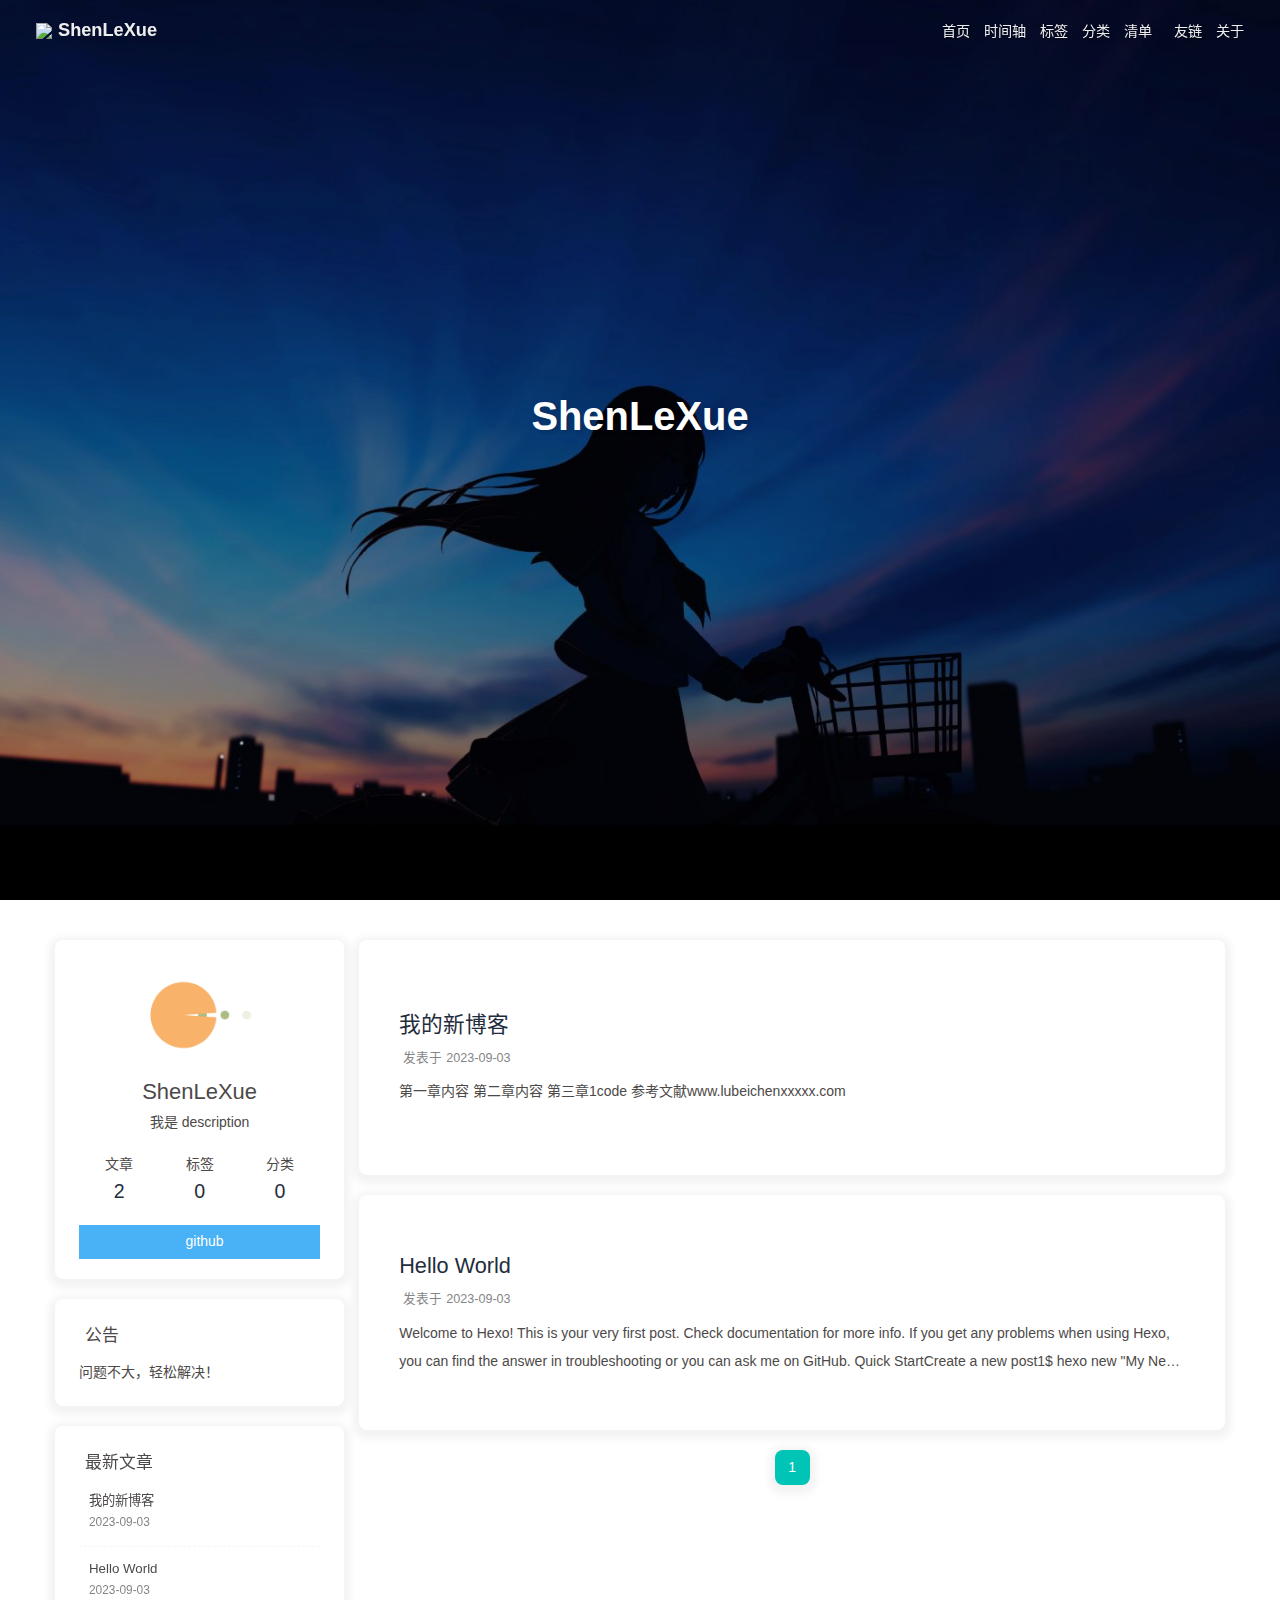
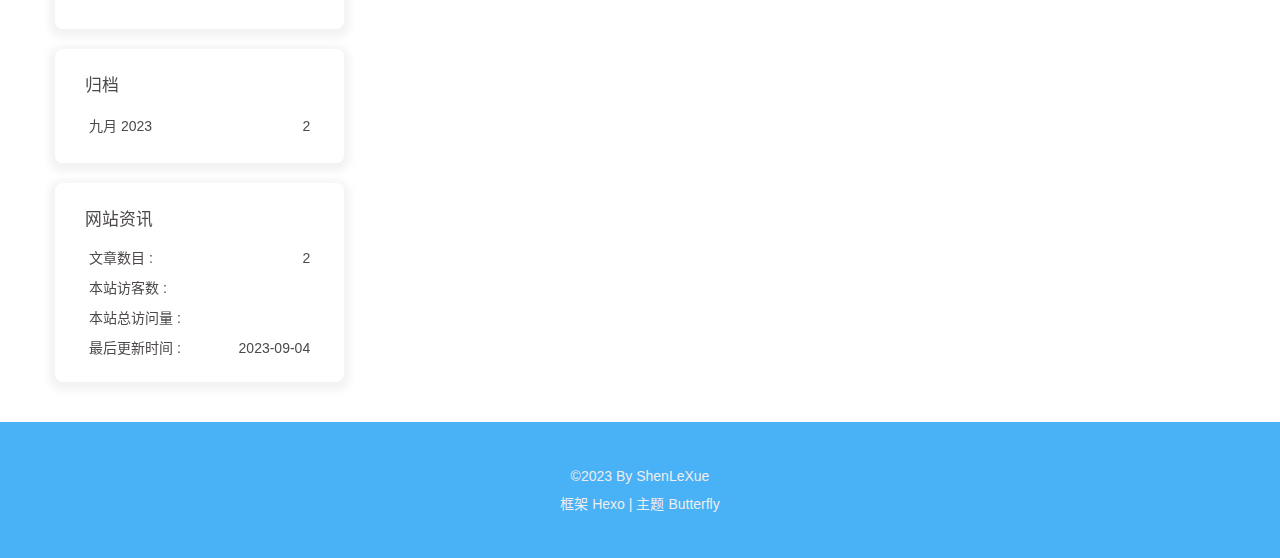
==== index.html @ 18cd642f "Site updated: 2023-09-04 11:43:44" ====
<!DOCTYPE html><html lang="zh-CN" data-theme="light"><head><meta charset="UTF-8"><meta http-equiv="X-UA-Compatible" content="IE=edge"><meta name="viewport" content="width=device-width, initial-scale=1.0,viewport-fit=cover"><title>ShenLeXue - Never put off till tomorrow what you can do today|</title><meta name="author" content="ShenLeXue"><meta name="copyright" content="ShenLeXue"><meta name="format-detection" content="telephone=no"><meta name="theme-color" content="#ffffff"><meta name="description" content="我是 description">
<meta property="og:type" content="website">
<meta property="og:title" content="ShenLeXue">
<meta property="og:url" content="http://example.com/index.html">
<meta property="og:site_name" content="ShenLeXue">
<meta property="og:description" content="我是 description">
<meta property="og:locale" content="zh_CN">
<meta property="og:image" content="https://i.loli.net/2021/02/24/5O1day2nriDzjSu.png">
<meta property="article:author" content="ShenLeXue">
<meta property="article:tag" content="dddddNever put off till tomorrow what you can do today|">
<meta name="twitter:card" content="summary">
<meta name="twitter:image" content="https://i.loli.net/2021/02/24/5O1day2nriDzjSu.png"><link rel="shortcut icon" href="/img/favicon.png"><link rel="canonical" href="http://example.com/index.html"><link rel="preconnect" href="//cdn.jsdelivr.net"/><link rel="preconnect" href="//busuanzi.ibruce.info"/><link rel="stylesheet" href="/css/index.css"><link rel="stylesheet" href="https://cdn.jsdelivr.net/npm/@fortawesome/fontawesome-free/css/all.min.css" media="print" onload="this.media='all'"><link rel="stylesheet" href="https://cdn.jsdelivr.net/npm/@fancyapps/ui/dist/fancybox/fancybox.min.css" media="print" onload="this.media='all'"><script>const GLOBAL_CONFIG = {
  root: '/',
  algolia: undefined,
  localSearch: undefined,
  translate: undefined,
  noticeOutdate: undefined,
  highlight: {"plugin":"highlighjs","highlightCopy":true,"highlightLang":true,"highlightHeightLimit":false},
  copy: {
    success: '复制成功',
    error: '复制错误',
    noSupport: '浏览器不支持'
  },
  relativeDate: {
    homepage: false,
    post: false
  },
  runtime: '',
  dateSuffix: {
    just: '刚刚',
    min: '分钟前',
    hour: '小时前',
    day: '天前',
    month: '个月前'
  },
  copyright: undefined,
  lightbox: 'fancybox',
  Snackbar: undefined,
  source: {
    justifiedGallery: {
      js: 'https://cdn.jsdelivr.net/npm/flickr-justified-gallery/dist/fjGallery.min.js',
      css: 'https://cdn.jsdelivr.net/npm/flickr-justified-gallery/dist/fjGallery.min.css'
    }
  },
  isPhotoFigcaption: false,
  islazyload: false,
  isAnchor: false,
  percent: {
    toc: true,
    rightside: false,
  },
  autoDarkmode: false
}</script><script id="config-diff">var GLOBAL_CONFIG_SITE = {
  title: 'ShenLeXue',
  isPost: false,
  isHome: true,
  isHighlightShrink: false,
  isToc: false,
  postUpdate: '2023-09-04 11:43:41'
}</script><noscript><style type="text/css">
  #nav {
    opacity: 1
  }
  .justified-gallery img {
    opacity: 1
  }

  #recent-posts time,
  #post-meta time {
    display: inline !important
  }
</style></noscript><script>(win=>{
    win.saveToLocal = {
      set: function setWithExpiry(key, value, ttl) {
        if (ttl === 0) return
        const now = new Date()
        const expiryDay = ttl * 86400000
        const item = {
          value: value,
          expiry: now.getTime() + expiryDay,
        }
        localStorage.setItem(key, JSON.stringify(item))
      },

      get: function getWithExpiry(key) {
        const itemStr = localStorage.getItem(key)

        if (!itemStr) {
          return undefined
        }
        const item = JSON.parse(itemStr)
        const now = new Date()

        if (now.getTime() > item.expiry) {
          localStorage.removeItem(key)
          return undefined
        }
        return item.value
      }
    }
  
    win.getScript = url => new Promise((resolve, reject) => {
      const script = document.createElement('script')
      script.src = url
      script.async = true
      script.onerror = reject
      script.onload = script.onreadystatechange = function() {
        const loadState = this.readyState
        if (loadState && loadState !== 'loaded' && loadState !== 'complete') return
        script.onload = script.onreadystatechange = null
        resolve()
      }
      document.head.appendChild(script)
    })
  
    win.getCSS = (url,id = false) => new Promise((resolve, reject) => {
      const link = document.createElement('link')
      link.rel = 'stylesheet'
      link.href = url
      if (id) link.id = id
      link.onerror = reject
      link.onload = link.onreadystatechange = function() {
        const loadState = this.readyState
        if (loadState && loadState !== 'loaded' && loadState !== 'complete') return
        link.onload = link.onreadystatechange = null
        resolve()
      }
      document.head.appendChild(link)
    })
  
      win.activateDarkMode = function () {
        document.documentElement.setAttribute('data-theme', 'dark')
        if (document.querySelector('meta[name="theme-color"]') !== null) {
          document.querySelector('meta[name="theme-color"]').setAttribute('content', '#0d0d0d')
        }
      }
      win.activateLightMode = function () {
        document.documentElement.setAttribute('data-theme', 'light')
        if (document.querySelector('meta[name="theme-color"]') !== null) {
          document.querySelector('meta[name="theme-color"]').setAttribute('content', '#ffffff')
        }
      }
      const t = saveToLocal.get('theme')
    
          if (t === 'dark') activateDarkMode()
          else if (t === 'light') activateLightMode()
        
      const asideStatus = saveToLocal.get('aside-status')
      if (asideStatus !== undefined) {
        if (asideStatus === 'hide') {
          document.documentElement.classList.add('hide-aside')
        } else {
          document.documentElement.classList.remove('hide-aside')
        }
      }
    
    const detectApple = () => {
      if(/iPad|iPhone|iPod|Macintosh/.test(navigator.userAgent)){
        document.documentElement.classList.add('apple')
      }
    }
    detectApple()
    })(window)</script><meta name="generator" content="Hexo 6.3.0"></head><body><div id="sidebar"><div id="menu-mask"></div><div id="sidebar-menus"><div class="avatar-img is-center"><img src="https://i.loli.net/2021/02/24/5O1day2nriDzjSu.png" onerror="onerror=null;src='/img/friend_404.gif'" alt="avatar"/></div><div class="sidebar-site-data site-data is-center"><a href="/archives/"><div class="headline">文章</div><div class="length-num">2</div></a><a href="/tags/"><div class="headline">标签</div><div class="length-num">0</div></a><a href="/categories/"><div class="headline">分类</div><div class="length-num">0</div></a></div><hr class="custom-hr"/><div class="menus_items"><div class="menus_item"><a class="site-page" href="/"><i class="fa-fw fas fa-home"></i><span> 首页</span></a></div><div class="menus_item"><a class="site-page" href="/archives/"><i class="fa-fw fas fa-archive"></i><span> 时间轴</span></a></div><div class="menus_item"><a class="site-page" href="/tags/"><i class="fa-fw fas fa-tags"></i><span> 标签</span></a></div><div class="menus_item"><a class="site-page" href="/categories/"><i class="fa-fw fas fa-folder-open"></i><span> 分类</span></a></div><div class="menus_item"><a class="site-page group" href="javascript:void(0);"><i class="fa-fw fa fa-heartbeat"></i><span> 清单</span><i class="fas fa-chevron-down"></i></a><ul class="menus_item_child"><li><a class="site-page child" href="/music/"><i class="fa-fw fas fa-music"></i><span> 音乐</span></a></li><li><a class="site-page child" href="/Gallery/"><i class="fa-fw fas fa-images"></i><span> 照片</span></a></li><li><a class="site-page child" href="/movies/"><i class="fa-fw fas fa-video"></i><span> 电影</span></a></li></ul></div><div class="menus_item"><a class="site-page" href="/link/"><i class="fa-fw fas fa-link"></i><span> 友链</span></a></div><div class="menus_item"><a class="site-page" href="/about/"><i class="fa-fw fas fa-heart"></i><span> 关于</span></a></div></div></div></div><div class="page" id="body-wrap"><header class="full_page fixed" id="page-header" style="background-image: url('/img/bg2.jpg')"><nav id="nav"><span id="blog-info"><a href="/" title="ShenLeXue"><img class="site-icon" src="https://c3.kemono.party/data/d4/13/d41319d4e47dcc83d887ed191d0e051ad4cefbd0b8d8a44c5d32545e394c39ef.jpg?f=3a5afae7-949e-4a2a-83d8-14f1161d8f5d.jpg#image"/><span class="site-name">ShenLeXue</span></a></span><div id="menus"><div class="menus_items"><div class="menus_item"><a class="site-page" href="/"><i class="fa-fw fas fa-home"></i><span> 首页</span></a></div><div class="menus_item"><a class="site-page" href="/archives/"><i class="fa-fw fas fa-archive"></i><span> 时间轴</span></a></div><div class="menus_item"><a class="site-page" href="/tags/"><i class="fa-fw fas fa-tags"></i><span> 标签</span></a></div><div class="menus_item"><a class="site-page" href="/categories/"><i class="fa-fw fas fa-folder-open"></i><span> 分类</span></a></div><div class="menus_item"><a class="site-page group" href="javascript:void(0);"><i class="fa-fw fa fa-heartbeat"></i><span> 清单</span><i class="fas fa-chevron-down"></i></a><ul class="menus_item_child"><li><a class="site-page child" href="/music/"><i class="fa-fw fas fa-music"></i><span> 音乐</span></a></li><li><a class="site-page child" href="/Gallery/"><i class="fa-fw fas fa-images"></i><span> 照片</span></a></li><li><a class="site-page child" href="/movies/"><i class="fa-fw fas fa-video"></i><span> 电影</span></a></li></ul></div><div class="menus_item"><a class="site-page" href="/link/"><i class="fa-fw fas fa-link"></i><span> 友链</span></a></div><div class="menus_item"><a class="site-page" href="/about/"><i class="fa-fw fas fa-heart"></i><span> 关于</span></a></div></div><div id="toggle-menu"><a class="site-page" href="javascript:void(0);"><i class="fas fa-bars fa-fw"></i></a></div></div></nav><div id="site-info"><h1 id="site-title">ShenLeXue</h1><div id="site-subtitle"><span id="subtitle"></span></div></div><div id="scroll-down"><i class="fas fa-angle-down scroll-down-effects"></i></div></header><main class="layout" id="content-inner"><div class="recent-posts" id="recent-posts"><div class="recent-post-item"><div class="recent-post-info no-cover"><a class="article-title" href="/2023/09/03/%E6%88%91%E7%9A%84%E6%96%B0%E5%8D%9A%E5%AE%A2/" title="我的新博客">我的新博客</a><div class="article-meta-wrap"><span class="post-meta-date"><i class="far fa-calendar-alt"></i><span class="article-meta-label">发表于</span><time datetime="2023-09-03T13:45:04.000Z" title="发表于 2023-09-03 21:45:04">2023-09-03</time></span></div><div class="content">第一章内容

第二章内容

第三章1code


参考文献www.lubeichenxxxxx.com

</div></div></div><div class="recent-post-item"><div class="recent-post-info no-cover"><a class="article-title" href="/2023/09/03/hello-world/" title="Hello World">Hello World</a><div class="article-meta-wrap"><span class="post-meta-date"><i class="far fa-calendar-alt"></i><span class="article-meta-label">发表于</span><time datetime="2023-09-03T13:43:46.349Z" title="发表于 2023-09-03 21:43:46">2023-09-03</time></span></div><div class="content">Welcome to Hexo! This is your very first post. Check documentation for more info. If you get any problems when using Hexo, you can find the answer in troubleshooting or you can ask me on GitHub.
Quick StartCreate a new post1$ hexo new &quot;My New Post&quot;

More info: Writing
Run server1$ hexo server

More info: Server
Generate static files1$ hexo generate

More info: Generating
Deploy to remote sites1$ hexo deploy

More info: Deployment
</div></div></div><nav id="pagination"><div class="pagination"><span class="page-number current">1</span></div></nav></div><div class="aside-content" id="aside-content"><div class="card-widget card-info"><div class="is-center"><div class="avatar-img"><img src="https://i.loli.net/2021/02/24/5O1day2nriDzjSu.png" onerror="this.onerror=null;this.src='/img/friend_404.gif'" alt="avatar"/></div><div class="author-info__name">ShenLeXue</div><div class="author-info__description">我是 description</div></div><div class="card-info-data site-data is-center"><a href="/archives/"><div class="headline">文章</div><div class="length-num">2</div></a><a href="/tags/"><div class="headline">标签</div><div class="length-num">0</div></a><a href="/categories/"><div class="headline">分类</div><div class="length-num">0</div></a></div><a id="card-info-btn" target="_blank" rel="noopener" href="https://github.com/shenlexue"><i class="fab fa-github"></i><span>github</span></a></div><div class="card-widget card-announcement"><div class="item-headline"><i class="fas fa-bullhorn fa-shake"></i><span>公告</span></div><div class="announcement_content">问题不大，轻松解决！</div></div><div class="sticky_layout"><div class="card-widget card-recent-post"><div class="item-headline"><i class="fas fa-history"></i><span>最新文章</span></div><div class="aside-list"><div class="aside-list-item no-cover"><div class="content"><a class="title" href="/2023/09/03/%E6%88%91%E7%9A%84%E6%96%B0%E5%8D%9A%E5%AE%A2/" title="我的新博客">我的新博客</a><time datetime="2023-09-03T13:45:04.000Z" title="发表于 2023-09-03 21:45:04">2023-09-03</time></div></div><div class="aside-list-item no-cover"><div class="content"><a class="title" href="/2023/09/03/hello-world/" title="Hello World">Hello World</a><time datetime="2023-09-03T13:43:46.349Z" title="发表于 2023-09-03 21:43:46">2023-09-03</time></div></div></div></div><div class="card-widget card-archives"><div class="item-headline"><i class="fas fa-archive"></i><span>归档</span></div><ul class="card-archive-list"><li class="card-archive-list-item"><a class="card-archive-list-link" href="/archives/2023/09/"><span class="card-archive-list-date">九月 2023</span><span class="card-archive-list-count">2</span></a></li></ul></div><div class="card-widget card-webinfo"><div class="item-headline"><i class="fas fa-chart-line"></i><span>网站资讯</span></div><div class="webinfo"><div class="webinfo-item"><div class="item-name">文章数目 :</div><div class="item-count">2</div></div><div class="webinfo-item"><div class="item-name">本站访客数 :</div><div class="item-count" id="busuanzi_value_site_uv"><i class="fa-solid fa-spinner fa-spin"></i></div></div><div class="webinfo-item"><div class="item-name">本站总访问量 :</div><div class="item-count" id="busuanzi_value_site_pv"><i class="fa-solid fa-spinner fa-spin"></i></div></div><div class="webinfo-item"><div class="item-name">最后更新时间 :</div><div class="item-count" id="last-push-date" data-lastPushDate="2023-09-04T03:43:41.105Z"><i class="fa-solid fa-spinner fa-spin"></i></div></div></div></div></div></div></main><footer id="footer"><div id="footer-wrap"><div class="copyright">&copy;2023 By ShenLeXue</div><div class="framework-info"><span>框架 </span><a target="_blank" rel="noopener" href="https://hexo.io">Hexo</a><span class="footer-separator">|</span><span>主题 </span><a target="_blank" rel="noopener" href="https://github.com/jerryc127/hexo-theme-butterfly">Butterfly</a></div></div></footer></div><div id="rightside"><div id="rightside-config-hide"><button id="darkmode" type="button" title="浅色和深色模式转换"><i class="fas fa-adjust"></i></button><button id="hide-aside-btn" type="button" title="单栏和双栏切换"><i class="fas fa-arrows-alt-h"></i></button></div><div id="rightside-config-show"><button id="rightside_config" type="button" title="设置"><i class="fas fa-cog fa-spin"></i></button><button id="go-up" type="button" title="回到顶部"><span class="scroll-percent"></span><i class="fas fa-arrow-up"></i></button></div></div><div><script src="/js/utils.js"></script><script src="/js/main.js"></script><script src="https://cdn.jsdelivr.net/npm/@fancyapps/ui/dist/fancybox/fancybox.umd.min.js"></script><div class="js-pjax"><script>window.typedJSFn = {
  init: (str) => {
    window.typed = new Typed('#subtitle', Object.assign({
      strings: str,
      startDelay: 300,
      typeSpeed: 150,
      loop: true,
      backSpeed: 50,
    }, null))
  },
  run: (subtitleType) => {
    if (true) {
      if (typeof Typed === 'function') {
        subtitleType()
      } else {
        getScript('https://cdn.jsdelivr.net/npm/typed.js/dist/typed.umd.min.js').then(subtitleType)
      }
    } else {
      subtitleType()
    }
  }
}
</script><script>function subtitleType () {
  if (true) {
    typedJSFn.init(["People tend to keep in mind the road not taken","遇到问题，冷静思考，理清思路，寻找方法","先问是不是，再问为什么","多读书，多看报，少玩手机，多睡觉"])
  } else {
    document.getElementById("subtitle").textContent = "People tend to keep in mind the road not taken"
  }
}
typedJSFn.run(subtitleType)</script></div><script defer="defer" id="ribbon" src="https://cdn.jsdelivr.net/npm/butterfly-extsrc/dist/canvas-ribbon.min.js" size="150" alpha="0.6" zIndex="-1" mobile="false" data-click="true"></script><script async data-pjax src="//busuanzi.ibruce.info/busuanzi/2.3/busuanzi.pure.mini.js"></script></div></body></html>
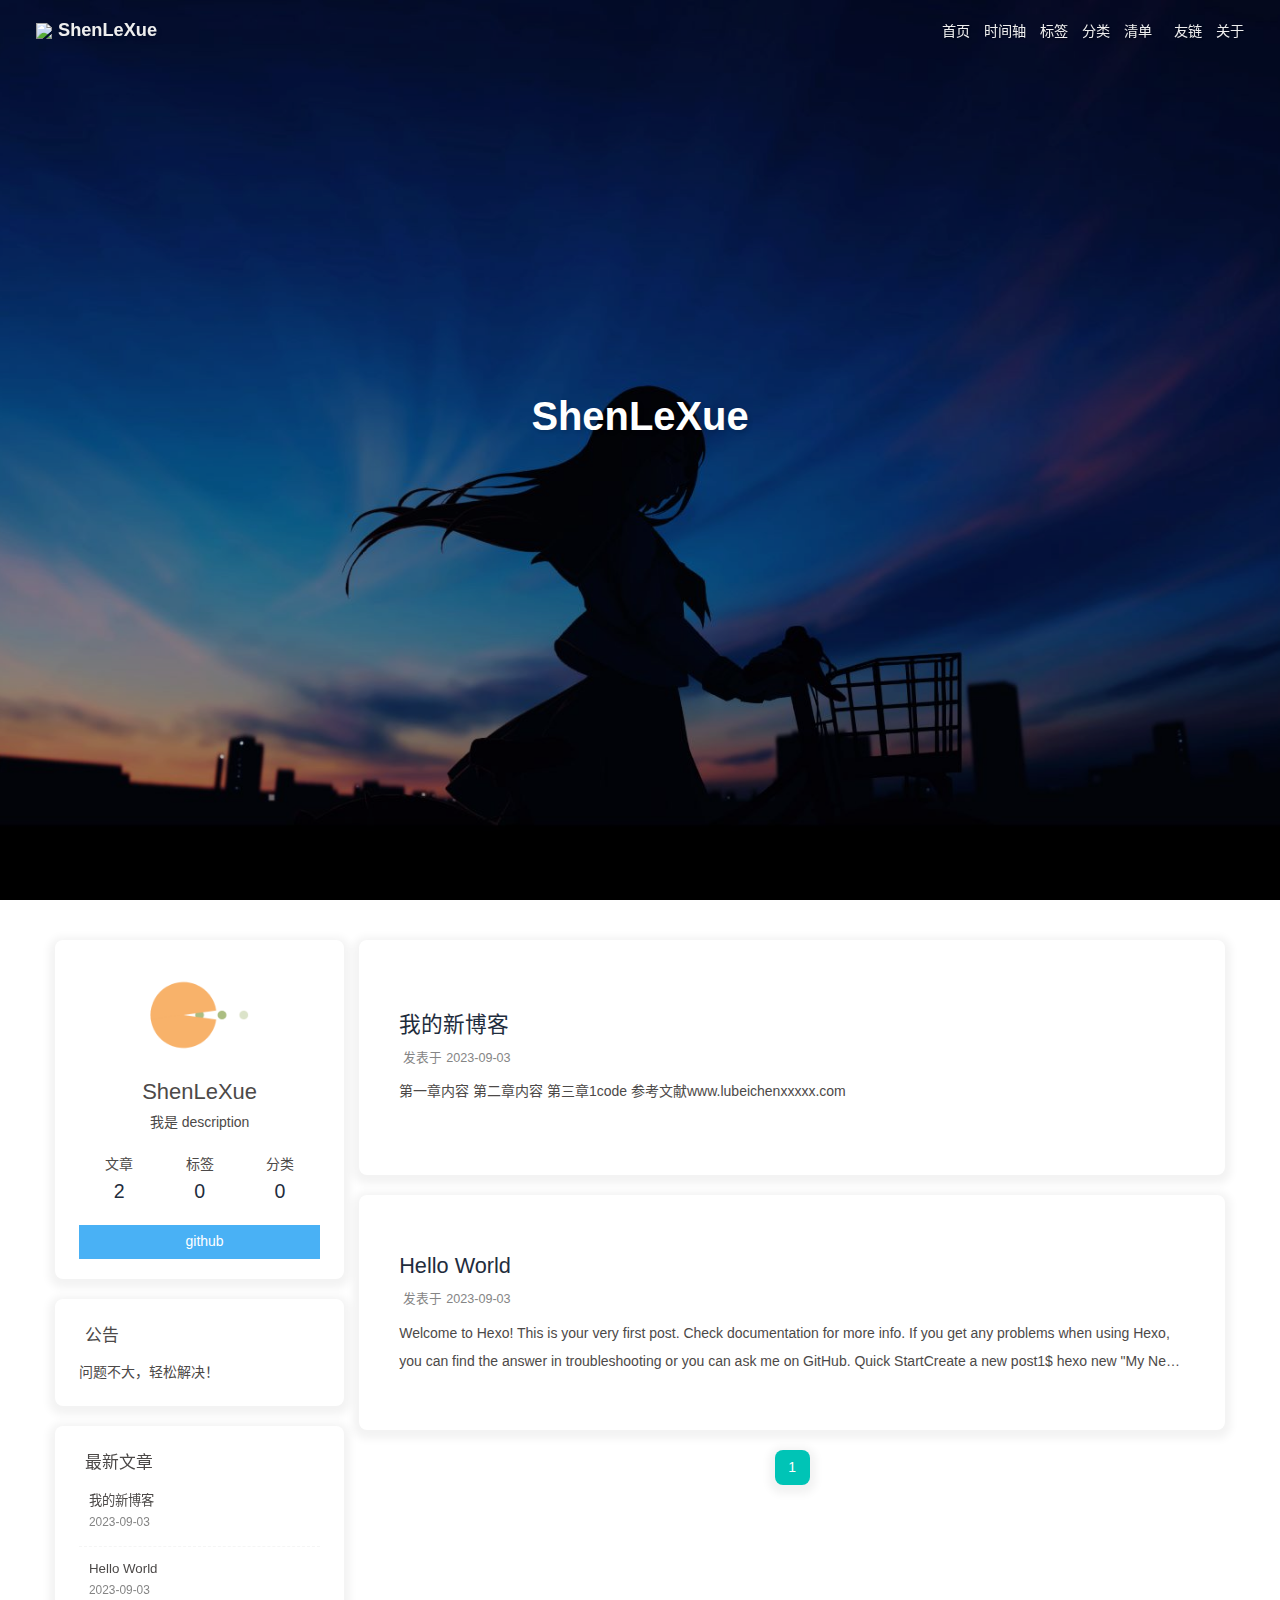
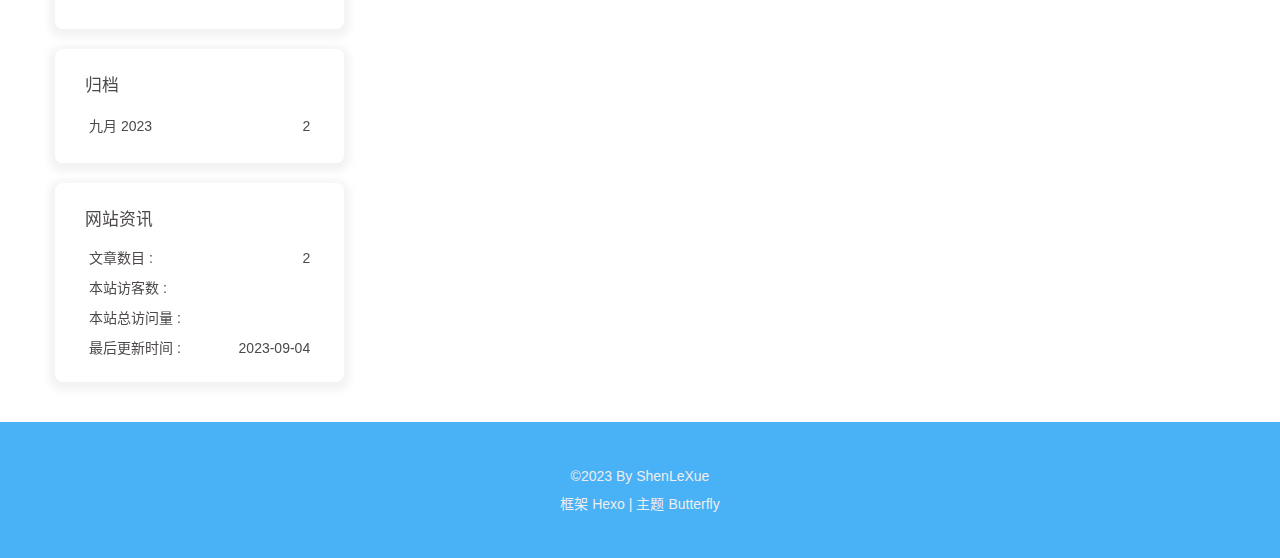
==== commit 9b45911c: "Site updated: 2023-09-04 12:18:18" ====
--- a/index.html
+++ b/index.html
@@ -56,7 +56,7 @@
   isHome: true,
   isHighlightShrink: false,
   isToc: false,
-  postUpdate: '2023-09-04 11:43:41'
+  postUpdate: '2023-09-04 12:18:12'
 }</script><noscript><style type="text/css">
   #nav {
     opacity: 1
@@ -182,7 +182,7 @@
 Deploy to remote sites1$ hexo deploy
 
 More info: Deployment
-</div></div></div><nav id="pagination"><div class="pagination"><span class="page-number current">1</span></div></nav></div><div class="aside-content" id="aside-content"><div class="card-widget card-info"><div class="is-center"><div class="avatar-img"><img src="https://i.loli.net/2021/02/24/5O1day2nriDzjSu.png" onerror="this.onerror=null;this.src='/img/friend_404.gif'" alt="avatar"/></div><div class="author-info__name">ShenLeXue</div><div class="author-info__description">我是 description</div></div><div class="card-info-data site-data is-center"><a href="/archives/"><div class="headline">文章</div><div class="length-num">2</div></a><a href="/tags/"><div class="headline">标签</div><div class="length-num">0</div></a><a href="/categories/"><div class="headline">分类</div><div class="length-num">0</div></a></div><a id="card-info-btn" target="_blank" rel="noopener" href="https://github.com/shenlexue"><i class="fab fa-github"></i><span>github</span></a></div><div class="card-widget card-announcement"><div class="item-headline"><i class="fas fa-bullhorn fa-shake"></i><span>公告</span></div><div class="announcement_content">问题不大，轻松解决！</div></div><div class="sticky_layout"><div class="card-widget card-recent-post"><div class="item-headline"><i class="fas fa-history"></i><span>最新文章</span></div><div class="aside-list"><div class="aside-list-item no-cover"><div class="content"><a class="title" href="/2023/09/03/%E6%88%91%E7%9A%84%E6%96%B0%E5%8D%9A%E5%AE%A2/" title="我的新博客">我的新博客</a><time datetime="2023-09-03T13:45:04.000Z" title="发表于 2023-09-03 21:45:04">2023-09-03</time></div></div><div class="aside-list-item no-cover"><div class="content"><a class="title" href="/2023/09/03/hello-world/" title="Hello World">Hello World</a><time datetime="2023-09-03T13:43:46.349Z" title="发表于 2023-09-03 21:43:46">2023-09-03</time></div></div></div></div><div class="card-widget card-archives"><div class="item-headline"><i class="fas fa-archive"></i><span>归档</span></div><ul class="card-archive-list"><li class="card-archive-list-item"><a class="card-archive-list-link" href="/archives/2023/09/"><span class="card-archive-list-date">九月 2023</span><span class="card-archive-list-count">2</span></a></li></ul></div><div class="card-widget card-webinfo"><div class="item-headline"><i class="fas fa-chart-line"></i><span>网站资讯</span></div><div class="webinfo"><div class="webinfo-item"><div class="item-name">文章数目 :</div><div class="item-count">2</div></div><div class="webinfo-item"><div class="item-name">本站访客数 :</div><div class="item-count" id="busuanzi_value_site_uv"><i class="fa-solid fa-spinner fa-spin"></i></div></div><div class="webinfo-item"><div class="item-name">本站总访问量 :</div><div class="item-count" id="busuanzi_value_site_pv"><i class="fa-solid fa-spinner fa-spin"></i></div></div><div class="webinfo-item"><div class="item-name">最后更新时间 :</div><div class="item-count" id="last-push-date" data-lastPushDate="2023-09-04T03:43:41.105Z"><i class="fa-solid fa-spinner fa-spin"></i></div></div></div></div></div></div></main><footer id="footer"><div id="footer-wrap"><div class="copyright">&copy;2023 By ShenLeXue</div><div class="framework-info"><span>框架 </span><a target="_blank" rel="noopener" href="https://hexo.io">Hexo</a><span class="footer-separator">|</span><span>主题 </span><a target="_blank" rel="noopener" href="https://github.com/jerryc127/hexo-theme-butterfly">Butterfly</a></div></div></footer></div><div id="rightside"><div id="rightside-config-hide"><button id="darkmode" type="button" title="浅色和深色模式转换"><i class="fas fa-adjust"></i></button><button id="hide-aside-btn" type="button" title="单栏和双栏切换"><i class="fas fa-arrows-alt-h"></i></button></div><div id="rightside-config-show"><button id="rightside_config" type="button" title="设置"><i class="fas fa-cog fa-spin"></i></button><button id="go-up" type="button" title="回到顶部"><span class="scroll-percent"></span><i class="fas fa-arrow-up"></i></button></div></div><div><script src="/js/utils.js"></script><script src="/js/main.js"></script><script src="https://cdn.jsdelivr.net/npm/@fancyapps/ui/dist/fancybox/fancybox.umd.min.js"></script><div class="js-pjax"><script>window.typedJSFn = {
+</div></div></div><nav id="pagination"><div class="pagination"><span class="page-number current">1</span></div></nav></div><div class="aside-content" id="aside-content"><div class="card-widget card-info"><div class="is-center"><div class="avatar-img"><img src="https://i.loli.net/2021/02/24/5O1day2nriDzjSu.png" onerror="this.onerror=null;this.src='/img/friend_404.gif'" alt="avatar"/></div><div class="author-info__name">ShenLeXue</div><div class="author-info__description">我是 description</div></div><div class="card-info-data site-data is-center"><a href="/archives/"><div class="headline">文章</div><div class="length-num">2</div></a><a href="/tags/"><div class="headline">标签</div><div class="length-num">0</div></a><a href="/categories/"><div class="headline">分类</div><div class="length-num">0</div></a></div><a id="card-info-btn" target="_blank" rel="noopener" href="https://github.com/shenlexue"><i class="fab fa-github"></i><span>github</span></a></div><div class="card-widget card-announcement"><div class="item-headline"><i class="fas fa-bullhorn fa-shake"></i><span>公告</span></div><div class="announcement_content">问题不大，轻松解决！</div></div><div class="sticky_layout"><div class="card-widget card-recent-post"><div class="item-headline"><i class="fas fa-history"></i><span>最新文章</span></div><div class="aside-list"><div class="aside-list-item no-cover"><div class="content"><a class="title" href="/2023/09/03/%E6%88%91%E7%9A%84%E6%96%B0%E5%8D%9A%E5%AE%A2/" title="我的新博客">我的新博客</a><time datetime="2023-09-03T13:45:04.000Z" title="发表于 2023-09-03 21:45:04">2023-09-03</time></div></div><div class="aside-list-item no-cover"><div class="content"><a class="title" href="/2023/09/03/hello-world/" title="Hello World">Hello World</a><time datetime="2023-09-03T13:43:46.349Z" title="发表于 2023-09-03 21:43:46">2023-09-03</time></div></div></div></div><div class="card-widget card-archives"><div class="item-headline"><i class="fas fa-archive"></i><span>归档</span></div><ul class="card-archive-list"><li class="card-archive-list-item"><a class="card-archive-list-link" href="/archives/2023/09/"><span class="card-archive-list-date">九月 2023</span><span class="card-archive-list-count">2</span></a></li></ul></div><div class="card-widget card-webinfo"><div class="item-headline"><i class="fas fa-chart-line"></i><span>网站资讯</span></div><div class="webinfo"><div class="webinfo-item"><div class="item-name">文章数目 :</div><div class="item-count">2</div></div><div class="webinfo-item"><div class="item-name">本站访客数 :</div><div class="item-count" id="busuanzi_value_site_uv"><i class="fa-solid fa-spinner fa-spin"></i></div></div><div class="webinfo-item"><div class="item-name">本站总访问量 :</div><div class="item-count" id="busuanzi_value_site_pv"><i class="fa-solid fa-spinner fa-spin"></i></div></div><div class="webinfo-item"><div class="item-name">最后更新时间 :</div><div class="item-count" id="last-push-date" data-lastPushDate="2023-09-04T04:18:12.794Z"><i class="fa-solid fa-spinner fa-spin"></i></div></div></div></div></div></div></main><footer id="footer"><div id="footer-wrap"><div class="copyright">&copy;2023 By ShenLeXue</div><div class="framework-info"><span>框架 </span><a target="_blank" rel="noopener" href="https://hexo.io">Hexo</a><span class="footer-separator">|</span><span>主题 </span><a target="_blank" rel="noopener" href="https://github.com/jerryc127/hexo-theme-butterfly">Butterfly</a></div></div></footer></div><div id="rightside"><div id="rightside-config-hide"><button id="darkmode" type="button" title="浅色和深色模式转换"><i class="fas fa-adjust"></i></button><button id="hide-aside-btn" type="button" title="单栏和双栏切换"><i class="fas fa-arrows-alt-h"></i></button></div><div id="rightside-config-show"><button id="rightside_config" type="button" title="设置"><i class="fas fa-cog fa-spin"></i></button><button id="go-up" type="button" title="回到顶部"><span class="scroll-percent"></span><i class="fas fa-arrow-up"></i></button></div></div><div><script src="/js/utils.js"></script><script src="/js/main.js"></script><script src="https://cdn.jsdelivr.net/npm/@fancyapps/ui/dist/fancybox/fancybox.umd.min.js"></script><div class="js-pjax"><script>window.typedJSFn = {
   init: (str) => {
     window.typed = new Typed('#subtitle', Object.assign({
       strings: str,
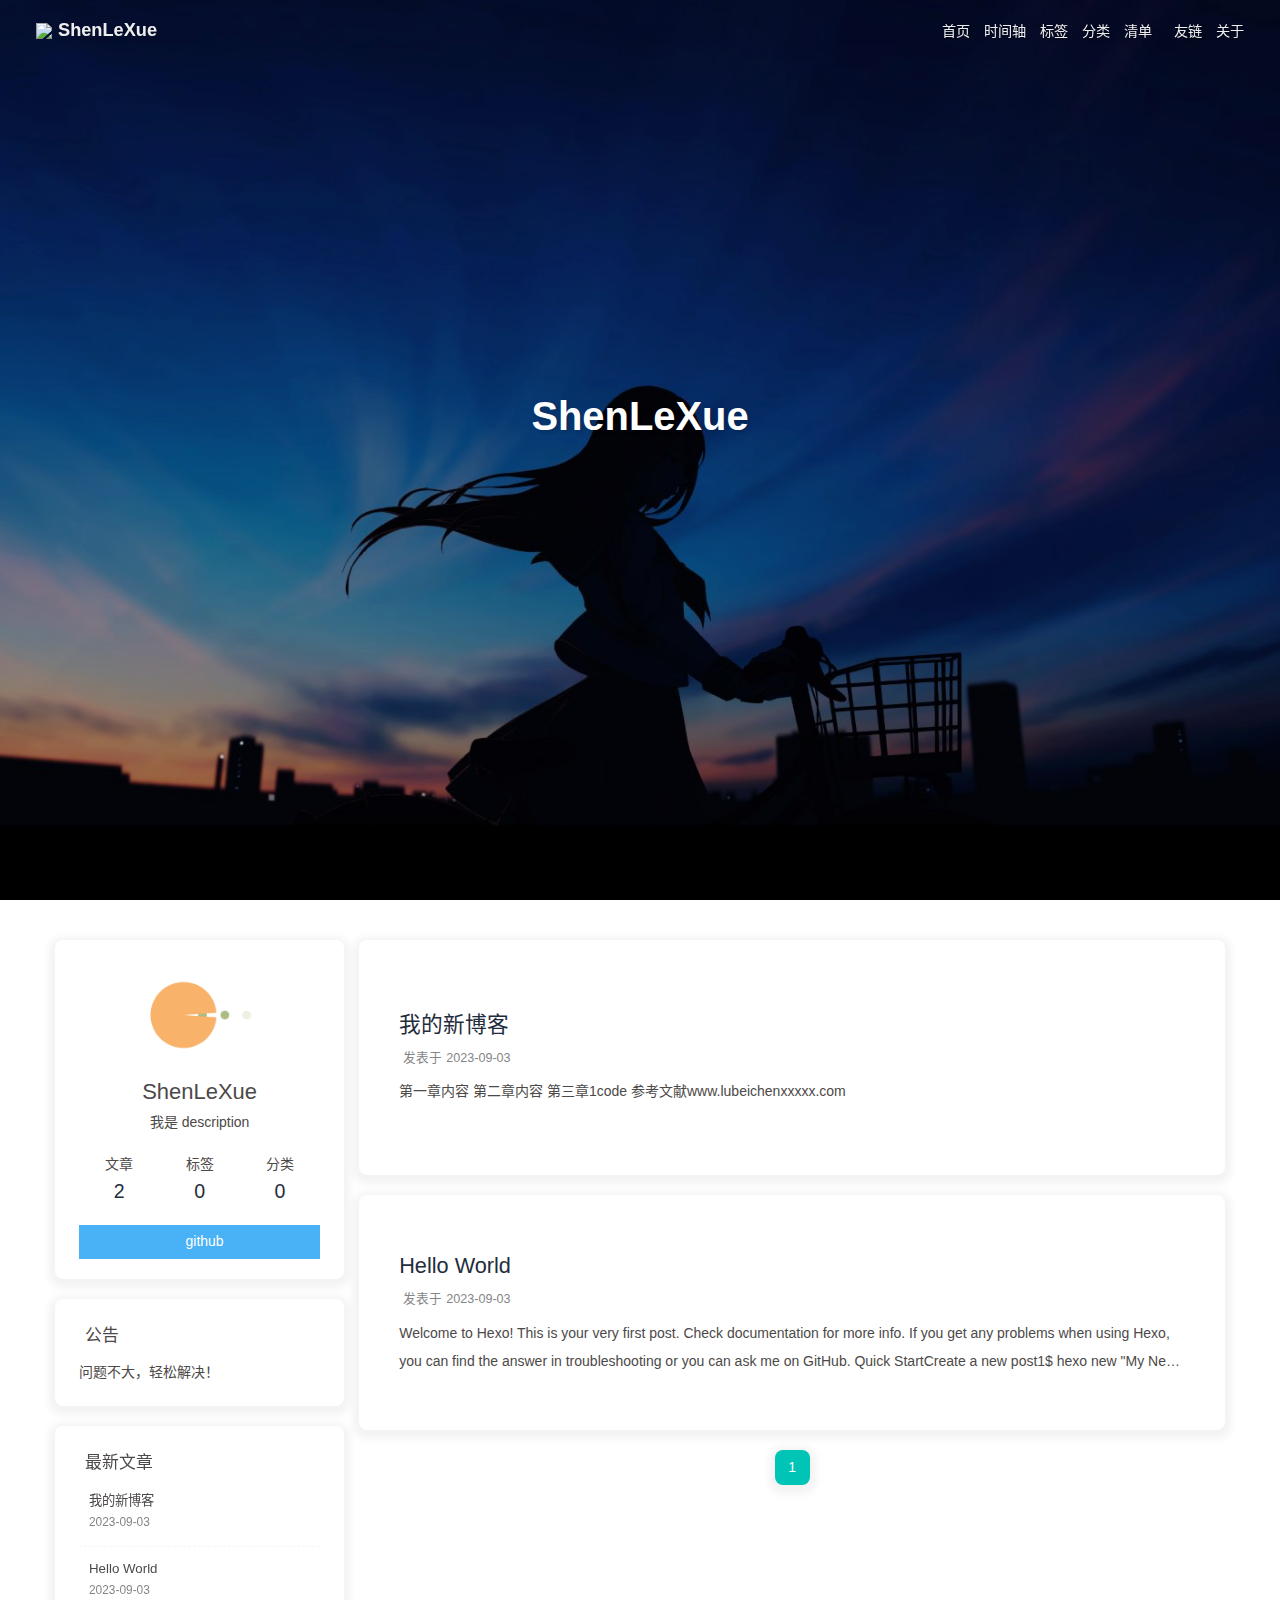
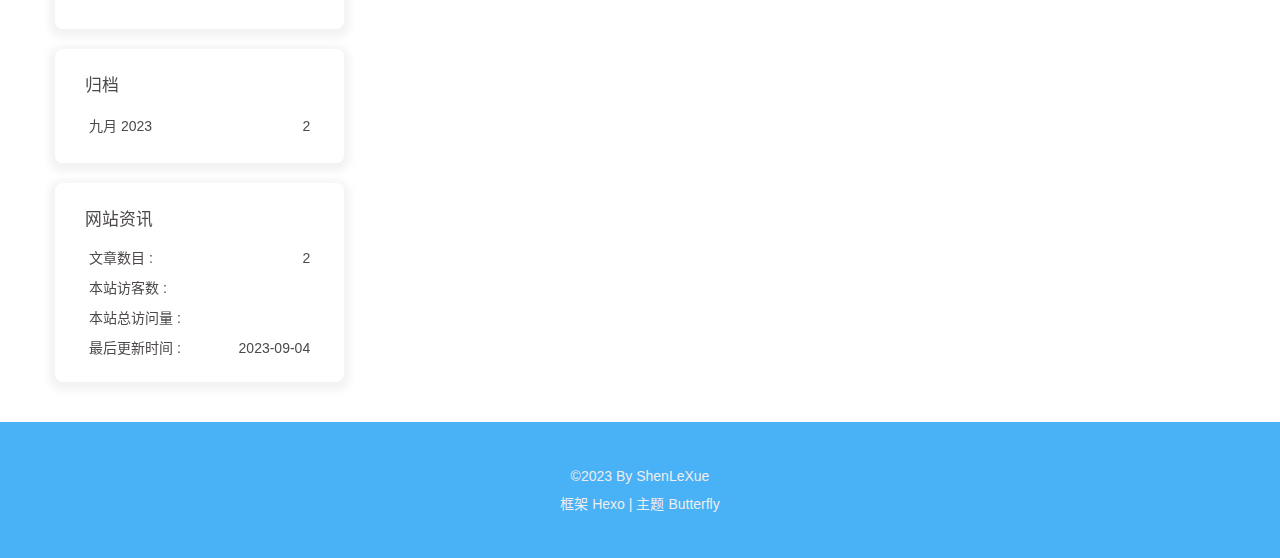
==== commit 5318fec0: "Site updated: 2023-09-04 18:52:44" ====
--- a/index.html
+++ b/index.html
@@ -56,7 +56,7 @@
   isHome: true,
   isHighlightShrink: false,
   isToc: false,
-  postUpdate: '2023-09-04 12:18:12'
+  postUpdate: '2023-09-04 18:52:40'
 }</script><noscript><style type="text/css">
   #nav {
     opacity: 1
@@ -182,7 +182,7 @@
 Deploy to remote sites1$ hexo deploy
 
 More info: Deployment
-</div></div></div><nav id="pagination"><div class="pagination"><span class="page-number current">1</span></div></nav></div><div class="aside-content" id="aside-content"><div class="card-widget card-info"><div class="is-center"><div class="avatar-img"><img src="https://i.loli.net/2021/02/24/5O1day2nriDzjSu.png" onerror="this.onerror=null;this.src='/img/friend_404.gif'" alt="avatar"/></div><div class="author-info__name">ShenLeXue</div><div class="author-info__description">我是 description</div></div><div class="card-info-data site-data is-center"><a href="/archives/"><div class="headline">文章</div><div class="length-num">2</div></a><a href="/tags/"><div class="headline">标签</div><div class="length-num">0</div></a><a href="/categories/"><div class="headline">分类</div><div class="length-num">0</div></a></div><a id="card-info-btn" target="_blank" rel="noopener" href="https://github.com/shenlexue"><i class="fab fa-github"></i><span>github</span></a></div><div class="card-widget card-announcement"><div class="item-headline"><i class="fas fa-bullhorn fa-shake"></i><span>公告</span></div><div class="announcement_content">问题不大，轻松解决！</div></div><div class="sticky_layout"><div class="card-widget card-recent-post"><div class="item-headline"><i class="fas fa-history"></i><span>最新文章</span></div><div class="aside-list"><div class="aside-list-item no-cover"><div class="content"><a class="title" href="/2023/09/03/%E6%88%91%E7%9A%84%E6%96%B0%E5%8D%9A%E5%AE%A2/" title="我的新博客">我的新博客</a><time datetime="2023-09-03T13:45:04.000Z" title="发表于 2023-09-03 21:45:04">2023-09-03</time></div></div><div class="aside-list-item no-cover"><div class="content"><a class="title" href="/2023/09/03/hello-world/" title="Hello World">Hello World</a><time datetime="2023-09-03T13:43:46.349Z" title="发表于 2023-09-03 21:43:46">2023-09-03</time></div></div></div></div><div class="card-widget card-archives"><div class="item-headline"><i class="fas fa-archive"></i><span>归档</span></div><ul class="card-archive-list"><li class="card-archive-list-item"><a class="card-archive-list-link" href="/archives/2023/09/"><span class="card-archive-list-date">九月 2023</span><span class="card-archive-list-count">2</span></a></li></ul></div><div class="card-widget card-webinfo"><div class="item-headline"><i class="fas fa-chart-line"></i><span>网站资讯</span></div><div class="webinfo"><div class="webinfo-item"><div class="item-name">文章数目 :</div><div class="item-count">2</div></div><div class="webinfo-item"><div class="item-name">本站访客数 :</div><div class="item-count" id="busuanzi_value_site_uv"><i class="fa-solid fa-spinner fa-spin"></i></div></div><div class="webinfo-item"><div class="item-name">本站总访问量 :</div><div class="item-count" id="busuanzi_value_site_pv"><i class="fa-solid fa-spinner fa-spin"></i></div></div><div class="webinfo-item"><div class="item-name">最后更新时间 :</div><div class="item-count" id="last-push-date" data-lastPushDate="2023-09-04T04:18:12.794Z"><i class="fa-solid fa-spinner fa-spin"></i></div></div></div></div></div></div></main><footer id="footer"><div id="footer-wrap"><div class="copyright">&copy;2023 By ShenLeXue</div><div class="framework-info"><span>框架 </span><a target="_blank" rel="noopener" href="https://hexo.io">Hexo</a><span class="footer-separator">|</span><span>主题 </span><a target="_blank" rel="noopener" href="https://github.com/jerryc127/hexo-theme-butterfly">Butterfly</a></div></div></footer></div><div id="rightside"><div id="rightside-config-hide"><button id="darkmode" type="button" title="浅色和深色模式转换"><i class="fas fa-adjust"></i></button><button id="hide-aside-btn" type="button" title="单栏和双栏切换"><i class="fas fa-arrows-alt-h"></i></button></div><div id="rightside-config-show"><button id="rightside_config" type="button" title="设置"><i class="fas fa-cog fa-spin"></i></button><button id="go-up" type="button" title="回到顶部"><span class="scroll-percent"></span><i class="fas fa-arrow-up"></i></button></div></div><div><script src="/js/utils.js"></script><script src="/js/main.js"></script><script src="https://cdn.jsdelivr.net/npm/@fancyapps/ui/dist/fancybox/fancybox.umd.min.js"></script><div class="js-pjax"><script>window.typedJSFn = {
+</div></div></div><nav id="pagination"><div class="pagination"><span class="page-number current">1</span></div></nav></div><div class="aside-content" id="aside-content"><div class="card-widget card-info"><div class="is-center"><div class="avatar-img"><img src="https://i.loli.net/2021/02/24/5O1day2nriDzjSu.png" onerror="this.onerror=null;this.src='/img/friend_404.gif'" alt="avatar"/></div><div class="author-info__name">ShenLeXue</div><div class="author-info__description">我是 description</div></div><div class="card-info-data site-data is-center"><a href="/archives/"><div class="headline">文章</div><div class="length-num">2</div></a><a href="/tags/"><div class="headline">标签</div><div class="length-num">0</div></a><a href="/categories/"><div class="headline">分类</div><div class="length-num">0</div></a></div><a id="card-info-btn" target="_blank" rel="noopener" href="https://github.com/shenlexue"><i class="fab fa-github"></i><span>github</span></a></div><div class="card-widget card-announcement"><div class="item-headline"><i class="fas fa-bullhorn fa-shake"></i><span>公告</span></div><div class="announcement_content">问题不大，轻松解决！</div></div><div class="sticky_layout"><div class="card-widget card-recent-post"><div class="item-headline"><i class="fas fa-history"></i><span>最新文章</span></div><div class="aside-list"><div class="aside-list-item no-cover"><div class="content"><a class="title" href="/2023/09/03/%E6%88%91%E7%9A%84%E6%96%B0%E5%8D%9A%E5%AE%A2/" title="我的新博客">我的新博客</a><time datetime="2023-09-03T13:45:04.000Z" title="发表于 2023-09-03 21:45:04">2023-09-03</time></div></div><div class="aside-list-item no-cover"><div class="content"><a class="title" href="/2023/09/03/hello-world/" title="Hello World">Hello World</a><time datetime="2023-09-03T13:43:46.349Z" title="发表于 2023-09-03 21:43:46">2023-09-03</time></div></div></div></div><div class="card-widget card-archives"><div class="item-headline"><i class="fas fa-archive"></i><span>归档</span></div><ul class="card-archive-list"><li class="card-archive-list-item"><a class="card-archive-list-link" href="/archives/2023/09/"><span class="card-archive-list-date">九月 2023</span><span class="card-archive-list-count">2</span></a></li></ul></div><div class="card-widget card-webinfo"><div class="item-headline"><i class="fas fa-chart-line"></i><span>网站资讯</span></div><div class="webinfo"><div class="webinfo-item"><div class="item-name">文章数目 :</div><div class="item-count">2</div></div><div class="webinfo-item"><div class="item-name">本站访客数 :</div><div class="item-count" id="busuanzi_value_site_uv"><i class="fa-solid fa-spinner fa-spin"></i></div></div><div class="webinfo-item"><div class="item-name">本站总访问量 :</div><div class="item-count" id="busuanzi_value_site_pv"><i class="fa-solid fa-spinner fa-spin"></i></div></div><div class="webinfo-item"><div class="item-name">最后更新时间 :</div><div class="item-count" id="last-push-date" data-lastPushDate="2023-09-04T10:52:40.566Z"><i class="fa-solid fa-spinner fa-spin"></i></div></div></div></div></div></div></main><footer id="footer"><div id="footer-wrap"><div class="copyright">&copy;2023 By ShenLeXue</div><div class="framework-info"><span>框架 </span><a target="_blank" rel="noopener" href="https://hexo.io">Hexo</a><span class="footer-separator">|</span><span>主题 </span><a target="_blank" rel="noopener" href="https://github.com/jerryc127/hexo-theme-butterfly">Butterfly</a></div></div></footer></div><div id="rightside"><div id="rightside-config-hide"><button id="darkmode" type="button" title="浅色和深色模式转换"><i class="fas fa-adjust"></i></button><button id="hide-aside-btn" type="button" title="单栏和双栏切换"><i class="fas fa-arrows-alt-h"></i></button></div><div id="rightside-config-show"><button id="rightside_config" type="button" title="设置"><i class="fas fa-cog fa-spin"></i></button><button id="go-up" type="button" title="回到顶部"><span class="scroll-percent"></span><i class="fas fa-arrow-up"></i></button></div></div><div><script src="/js/utils.js"></script><script src="/js/main.js"></script><script src="https://cdn.jsdelivr.net/npm/@fancyapps/ui/dist/fancybox/fancybox.umd.min.js"></script><div class="js-pjax"><script>window.typedJSFn = {
   init: (str) => {
     window.typed = new Typed('#subtitle', Object.assign({
       strings: str,
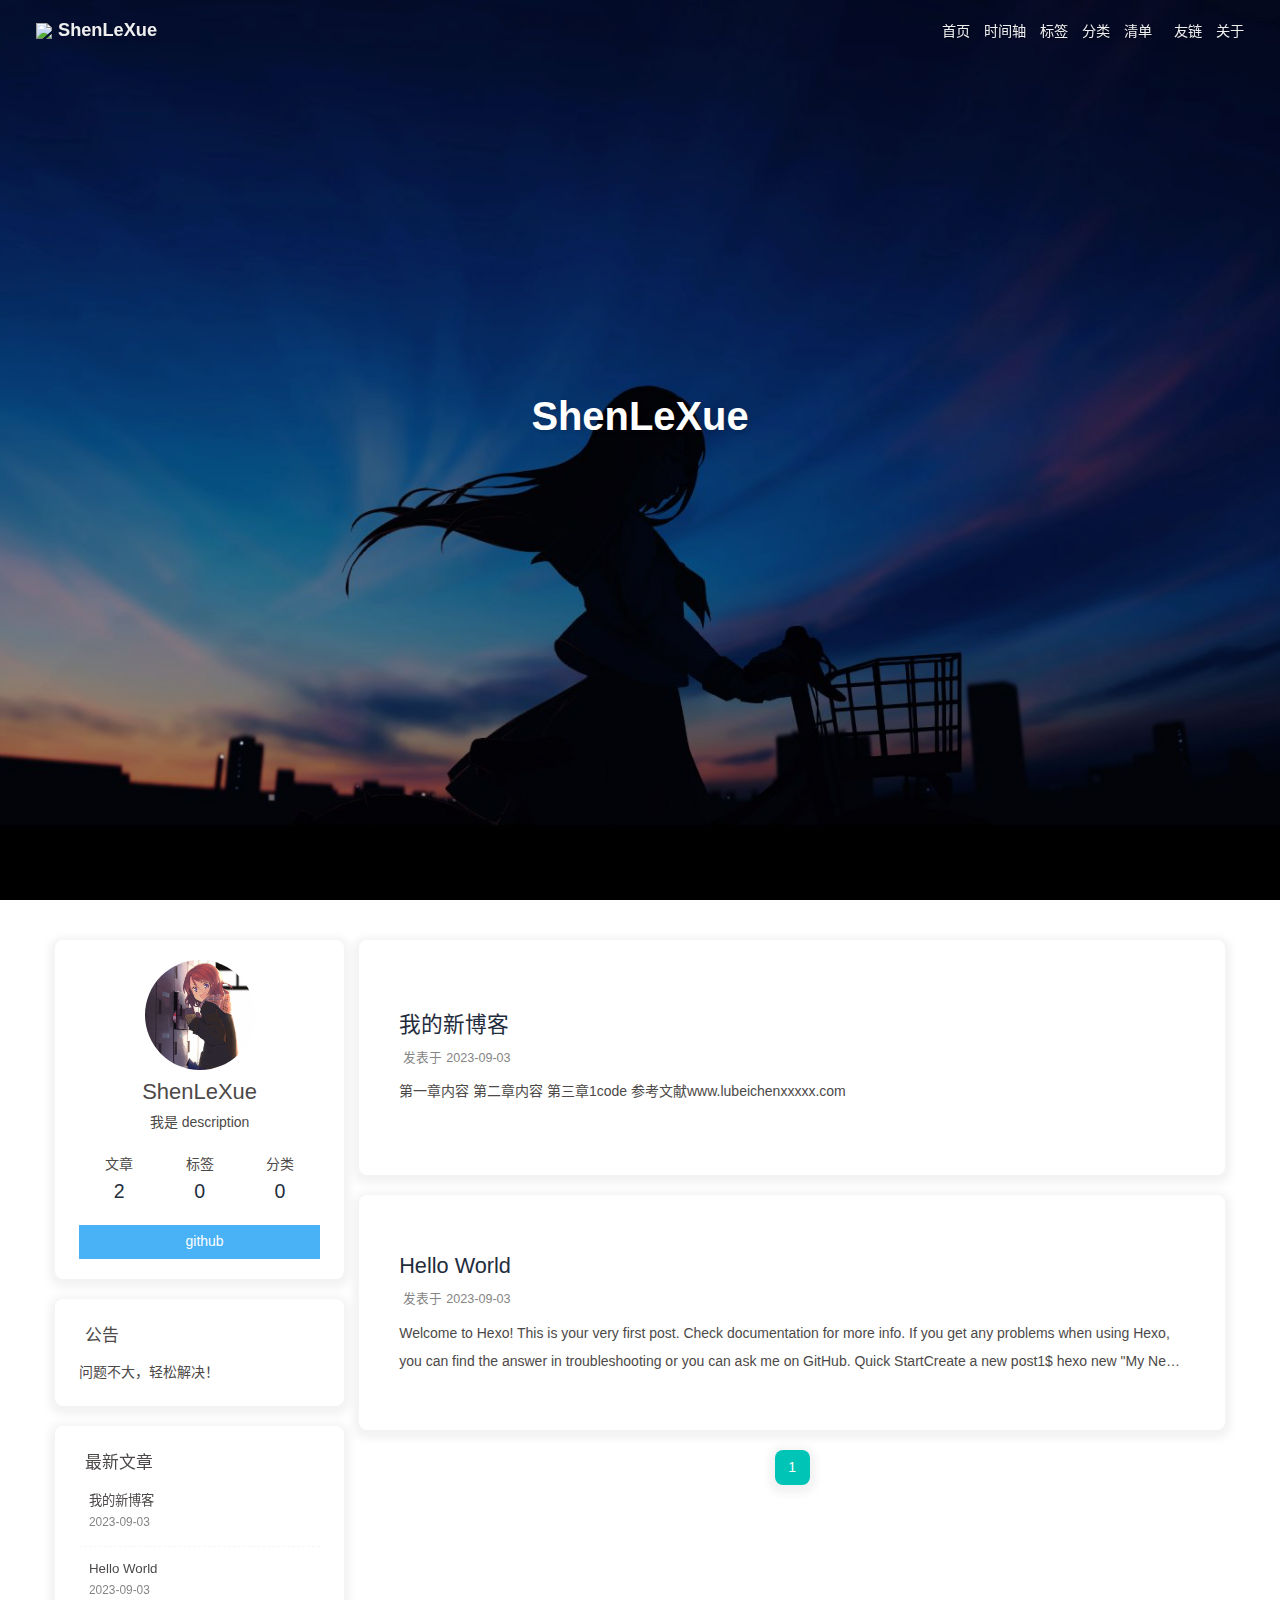
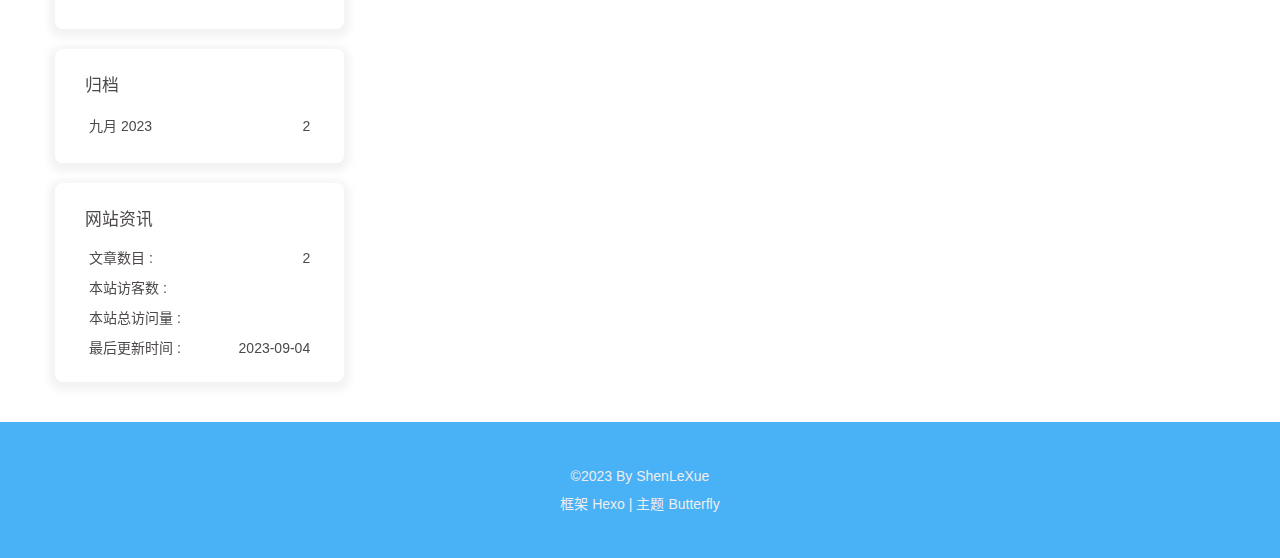
==== commit ad430286: "Site updated: 2023-09-04 19:09:13" ====
--- a/index.html
+++ b/index.html
@@ -5,11 +5,11 @@
 <meta property="og:site_name" content="ShenLeXue">
 <meta property="og:description" content="我是 description">
 <meta property="og:locale" content="zh_CN">
-<meta property="og:image" content="https://i.loli.net/2021/02/24/5O1day2nriDzjSu.png">
+<meta property="og:image" content="http://example.com/img/48784184_p0_master1200.jpg">
 <meta property="article:author" content="ShenLeXue">
 <meta property="article:tag" content="dddddNever put off till tomorrow what you can do today|">
 <meta name="twitter:card" content="summary">
-<meta name="twitter:image" content="https://i.loli.net/2021/02/24/5O1day2nriDzjSu.png"><link rel="shortcut icon" href="/img/favicon.png"><link rel="canonical" href="http://example.com/index.html"><link rel="preconnect" href="//cdn.jsdelivr.net"/><link rel="preconnect" href="//busuanzi.ibruce.info"/><link rel="stylesheet" href="/css/index.css"><link rel="stylesheet" href="https://cdn.jsdelivr.net/npm/@fortawesome/fontawesome-free/css/all.min.css" media="print" onload="this.media='all'"><link rel="stylesheet" href="https://cdn.jsdelivr.net/npm/@fancyapps/ui/dist/fancybox/fancybox.min.css" media="print" onload="this.media='all'"><script>const GLOBAL_CONFIG = {
+<meta name="twitter:image" content="http://example.com/img/48784184_p0_master1200.jpg"><link rel="shortcut icon" href="/img/favicon.png"><link rel="canonical" href="http://example.com/index.html"><link rel="preconnect" href="//cdn.jsdelivr.net"/><link rel="preconnect" href="//busuanzi.ibruce.info"/><link rel="stylesheet" href="/css/index.css"><link rel="stylesheet" href="https://cdn.jsdelivr.net/npm/@fortawesome/fontawesome-free/css/all.min.css" media="print" onload="this.media='all'"><link rel="stylesheet" href="https://cdn.jsdelivr.net/npm/@fancyapps/ui/dist/fancybox/fancybox.min.css" media="print" onload="this.media='all'"><script>const GLOBAL_CONFIG = {
   root: '/',
   algolia: undefined,
   localSearch: undefined,
@@ -56,7 +56,7 @@
   isHome: true,
   isHighlightShrink: false,
   isToc: false,
-  postUpdate: '2023-09-04 18:52:40'
+  postUpdate: '2023-09-04 19:09:09'
 }</script><noscript><style type="text/css">
   #nav {
     opacity: 1
@@ -160,7 +160,7 @@
       }
     }
     detectApple()
-    })(window)</script><meta name="generator" content="Hexo 6.3.0"></head><body><div id="sidebar"><div id="menu-mask"></div><div id="sidebar-menus"><div class="avatar-img is-center"><img src="https://i.loli.net/2021/02/24/5O1day2nriDzjSu.png" onerror="onerror=null;src='/img/friend_404.gif'" alt="avatar"/></div><div class="sidebar-site-data site-data is-center"><a href="/archives/"><div class="headline">文章</div><div class="length-num">2</div></a><a href="/tags/"><div class="headline">标签</div><div class="length-num">0</div></a><a href="/categories/"><div class="headline">分类</div><div class="length-num">0</div></a></div><hr class="custom-hr"/><div class="menus_items"><div class="menus_item"><a class="site-page" href="/"><i class="fa-fw fas fa-home"></i><span> 首页</span></a></div><div class="menus_item"><a class="site-page" href="/archives/"><i class="fa-fw fas fa-archive"></i><span> 时间轴</span></a></div><div class="menus_item"><a class="site-page" href="/tags/"><i class="fa-fw fas fa-tags"></i><span> 标签</span></a></div><div class="menus_item"><a class="site-page" href="/categories/"><i class="fa-fw fas fa-folder-open"></i><span> 分类</span></a></div><div class="menus_item"><a class="site-page group" href="javascript:void(0);"><i class="fa-fw fa fa-heartbeat"></i><span> 清单</span><i class="fas fa-chevron-down"></i></a><ul class="menus_item_child"><li><a class="site-page child" href="/music/"><i class="fa-fw fas fa-music"></i><span> 音乐</span></a></li><li><a class="site-page child" href="/Gallery/"><i class="fa-fw fas fa-images"></i><span> 照片</span></a></li><li><a class="site-page child" href="/movies/"><i class="fa-fw fas fa-video"></i><span> 电影</span></a></li></ul></div><div class="menus_item"><a class="site-page" href="/link/"><i class="fa-fw fas fa-link"></i><span> 友链</span></a></div><div class="menus_item"><a class="site-page" href="/about/"><i class="fa-fw fas fa-heart"></i><span> 关于</span></a></div></div></div></div><div class="page" id="body-wrap"><header class="full_page fixed" id="page-header" style="background-image: url('/img/bg2.jpg')"><nav id="nav"><span id="blog-info"><a href="/" title="ShenLeXue"><img class="site-icon" src="https://c3.kemono.party/data/d4/13/d41319d4e47dcc83d887ed191d0e051ad4cefbd0b8d8a44c5d32545e394c39ef.jpg?f=3a5afae7-949e-4a2a-83d8-14f1161d8f5d.jpg#image"/><span class="site-name">ShenLeXue</span></a></span><div id="menus"><div class="menus_items"><div class="menus_item"><a class="site-page" href="/"><i class="fa-fw fas fa-home"></i><span> 首页</span></a></div><div class="menus_item"><a class="site-page" href="/archives/"><i class="fa-fw fas fa-archive"></i><span> 时间轴</span></a></div><div class="menus_item"><a class="site-page" href="/tags/"><i class="fa-fw fas fa-tags"></i><span> 标签</span></a></div><div class="menus_item"><a class="site-page" href="/categories/"><i class="fa-fw fas fa-folder-open"></i><span> 分类</span></a></div><div class="menus_item"><a class="site-page group" href="javascript:void(0);"><i class="fa-fw fa fa-heartbeat"></i><span> 清单</span><i class="fas fa-chevron-down"></i></a><ul class="menus_item_child"><li><a class="site-page child" href="/music/"><i class="fa-fw fas fa-music"></i><span> 音乐</span></a></li><li><a class="site-page child" href="/Gallery/"><i class="fa-fw fas fa-images"></i><span> 照片</span></a></li><li><a class="site-page child" href="/movies/"><i class="fa-fw fas fa-video"></i><span> 电影</span></a></li></ul></div><div class="menus_item"><a class="site-page" href="/link/"><i class="fa-fw fas fa-link"></i><span> 友链</span></a></div><div class="menus_item"><a class="site-page" href="/about/"><i class="fa-fw fas fa-heart"></i><span> 关于</span></a></div></div><div id="toggle-menu"><a class="site-page" href="javascript:void(0);"><i class="fas fa-bars fa-fw"></i></a></div></div></nav><div id="site-info"><h1 id="site-title">ShenLeXue</h1><div id="site-subtitle"><span id="subtitle"></span></div></div><div id="scroll-down"><i class="fas fa-angle-down scroll-down-effects"></i></div></header><main class="layout" id="content-inner"><div class="recent-posts" id="recent-posts"><div class="recent-post-item"><div class="recent-post-info no-cover"><a class="article-title" href="/2023/09/03/%E6%88%91%E7%9A%84%E6%96%B0%E5%8D%9A%E5%AE%A2/" title="我的新博客">我的新博客</a><div class="article-meta-wrap"><span class="post-meta-date"><i class="far fa-calendar-alt"></i><span class="article-meta-label">发表于</span><time datetime="2023-09-03T13:45:04.000Z" title="发表于 2023-09-03 21:45:04">2023-09-03</time></span></div><div class="content">第一章内容
+    })(window)</script><meta name="generator" content="Hexo 6.3.0"></head><body><div id="sidebar"><div id="menu-mask"></div><div id="sidebar-menus"><div class="avatar-img is-center"><img src="/img/48784184_p0_master1200.jpg" onerror="onerror=null;src='/img/friend_404.gif'" alt="avatar"/></div><div class="sidebar-site-data site-data is-center"><a href="/archives/"><div class="headline">文章</div><div class="length-num">2</div></a><a href="/tags/"><div class="headline">标签</div><div class="length-num">0</div></a><a href="/categories/"><div class="headline">分类</div><div class="length-num">0</div></a></div><hr class="custom-hr"/><div class="menus_items"><div class="menus_item"><a class="site-page" href="/"><i class="fa-fw fas fa-home"></i><span> 首页</span></a></div><div class="menus_item"><a class="site-page" href="/archives/"><i class="fa-fw fas fa-archive"></i><span> 时间轴</span></a></div><div class="menus_item"><a class="site-page" href="/tags/"><i class="fa-fw fas fa-tags"></i><span> 标签</span></a></div><div class="menus_item"><a class="site-page" href="/categories/"><i class="fa-fw fas fa-folder-open"></i><span> 分类</span></a></div><div class="menus_item"><a class="site-page group" href="javascript:void(0);"><i class="fa-fw fa fa-heartbeat"></i><span> 清单</span><i class="fas fa-chevron-down"></i></a><ul class="menus_item_child"><li><a class="site-page child" href="/music/"><i class="fa-fw fas fa-music"></i><span> 音乐</span></a></li><li><a class="site-page child" href="/Gallery/"><i class="fa-fw fas fa-images"></i><span> 照片</span></a></li><li><a class="site-page child" href="/movies/"><i class="fa-fw fas fa-video"></i><span> 电影</span></a></li></ul></div><div class="menus_item"><a class="site-page" href="/link/"><i class="fa-fw fas fa-link"></i><span> 友链</span></a></div><div class="menus_item"><a class="site-page" href="/about/"><i class="fa-fw fas fa-heart"></i><span> 关于</span></a></div></div></div></div><div class="page" id="body-wrap"><header class="full_page fixed" id="page-header" style="background-image: url('/img/bg2.jpg')"><nav id="nav"><span id="blog-info"><a href="/" title="ShenLeXue"><img class="site-icon" src="https://c3.kemono.party/data/d4/13/d41319d4e47dcc83d887ed191d0e051ad4cefbd0b8d8a44c5d32545e394c39ef.jpg?f=3a5afae7-949e-4a2a-83d8-14f1161d8f5d.jpg#image"/><span class="site-name">ShenLeXue</span></a></span><div id="menus"><div class="menus_items"><div class="menus_item"><a class="site-page" href="/"><i class="fa-fw fas fa-home"></i><span> 首页</span></a></div><div class="menus_item"><a class="site-page" href="/archives/"><i class="fa-fw fas fa-archive"></i><span> 时间轴</span></a></div><div class="menus_item"><a class="site-page" href="/tags/"><i class="fa-fw fas fa-tags"></i><span> 标签</span></a></div><div class="menus_item"><a class="site-page" href="/categories/"><i class="fa-fw fas fa-folder-open"></i><span> 分类</span></a></div><div class="menus_item"><a class="site-page group" href="javascript:void(0);"><i class="fa-fw fa fa-heartbeat"></i><span> 清单</span><i class="fas fa-chevron-down"></i></a><ul class="menus_item_child"><li><a class="site-page child" href="/music/"><i class="fa-fw fas fa-music"></i><span> 音乐</span></a></li><li><a class="site-page child" href="/Gallery/"><i class="fa-fw fas fa-images"></i><span> 照片</span></a></li><li><a class="site-page child" href="/movies/"><i class="fa-fw fas fa-video"></i><span> 电影</span></a></li></ul></div><div class="menus_item"><a class="site-page" href="/link/"><i class="fa-fw fas fa-link"></i><span> 友链</span></a></div><div class="menus_item"><a class="site-page" href="/about/"><i class="fa-fw fas fa-heart"></i><span> 关于</span></a></div></div><div id="toggle-menu"><a class="site-page" href="javascript:void(0);"><i class="fas fa-bars fa-fw"></i></a></div></div></nav><div id="site-info"><h1 id="site-title">ShenLeXue</h1><div id="site-subtitle"><span id="subtitle"></span></div></div><div id="scroll-down"><i class="fas fa-angle-down scroll-down-effects"></i></div></header><main class="layout" id="content-inner"><div class="recent-posts" id="recent-posts"><div class="recent-post-item"><div class="recent-post-info no-cover"><a class="article-title" href="/2023/09/03/%E6%88%91%E7%9A%84%E6%96%B0%E5%8D%9A%E5%AE%A2/" title="我的新博客">我的新博客</a><div class="article-meta-wrap"><span class="post-meta-date"><i class="far fa-calendar-alt"></i><span class="article-meta-label">发表于</span><time datetime="2023-09-03T13:45:04.000Z" title="发表于 2023-09-03 21:45:04">2023-09-03</time></span></div><div class="content">第一章内容
 
 第二章内容
 
@@ -182,7 +182,7 @@
 Deploy to remote sites1$ hexo deploy
 
 More info: Deployment
-</div></div></div><nav id="pagination"><div class="pagination"><span class="page-number current">1</span></div></nav></div><div class="aside-content" id="aside-content"><div class="card-widget card-info"><div class="is-center"><div class="avatar-img"><img src="https://i.loli.net/2021/02/24/5O1day2nriDzjSu.png" onerror="this.onerror=null;this.src='/img/friend_404.gif'" alt="avatar"/></div><div class="author-info__name">ShenLeXue</div><div class="author-info__description">我是 description</div></div><div class="card-info-data site-data is-center"><a href="/archives/"><div class="headline">文章</div><div class="length-num">2</div></a><a href="/tags/"><div class="headline">标签</div><div class="length-num">0</div></a><a href="/categories/"><div class="headline">分类</div><div class="length-num">0</div></a></div><a id="card-info-btn" target="_blank" rel="noopener" href="https://github.com/shenlexue"><i class="fab fa-github"></i><span>github</span></a></div><div class="card-widget card-announcement"><div class="item-headline"><i class="fas fa-bullhorn fa-shake"></i><span>公告</span></div><div class="announcement_content">问题不大，轻松解决！</div></div><div class="sticky_layout"><div class="card-widget card-recent-post"><div class="item-headline"><i class="fas fa-history"></i><span>最新文章</span></div><div class="aside-list"><div class="aside-list-item no-cover"><div class="content"><a class="title" href="/2023/09/03/%E6%88%91%E7%9A%84%E6%96%B0%E5%8D%9A%E5%AE%A2/" title="我的新博客">我的新博客</a><time datetime="2023-09-03T13:45:04.000Z" title="发表于 2023-09-03 21:45:04">2023-09-03</time></div></div><div class="aside-list-item no-cover"><div class="content"><a class="title" href="/2023/09/03/hello-world/" title="Hello World">Hello World</a><time datetime="2023-09-03T13:43:46.349Z" title="发表于 2023-09-03 21:43:46">2023-09-03</time></div></div></div></div><div class="card-widget card-archives"><div class="item-headline"><i class="fas fa-archive"></i><span>归档</span></div><ul class="card-archive-list"><li class="card-archive-list-item"><a class="card-archive-list-link" href="/archives/2023/09/"><span class="card-archive-list-date">九月 2023</span><span class="card-archive-list-count">2</span></a></li></ul></div><div class="card-widget card-webinfo"><div class="item-headline"><i class="fas fa-chart-line"></i><span>网站资讯</span></div><div class="webinfo"><div class="webinfo-item"><div class="item-name">文章数目 :</div><div class="item-count">2</div></div><div class="webinfo-item"><div class="item-name">本站访客数 :</div><div class="item-count" id="busuanzi_value_site_uv"><i class="fa-solid fa-spinner fa-spin"></i></div></div><div class="webinfo-item"><div class="item-name">本站总访问量 :</div><div class="item-count" id="busuanzi_value_site_pv"><i class="fa-solid fa-spinner fa-spin"></i></div></div><div class="webinfo-item"><div class="item-name">最后更新时间 :</div><div class="item-count" id="last-push-date" data-lastPushDate="2023-09-04T10:52:40.566Z"><i class="fa-solid fa-spinner fa-spin"></i></div></div></div></div></div></div></main><footer id="footer"><div id="footer-wrap"><div class="copyright">&copy;2023 By ShenLeXue</div><div class="framework-info"><span>框架 </span><a target="_blank" rel="noopener" href="https://hexo.io">Hexo</a><span class="footer-separator">|</span><span>主题 </span><a target="_blank" rel="noopener" href="https://github.com/jerryc127/hexo-theme-butterfly">Butterfly</a></div></div></footer></div><div id="rightside"><div id="rightside-config-hide"><button id="darkmode" type="button" title="浅色和深色模式转换"><i class="fas fa-adjust"></i></button><button id="hide-aside-btn" type="button" title="单栏和双栏切换"><i class="fas fa-arrows-alt-h"></i></button></div><div id="rightside-config-show"><button id="rightside_config" type="button" title="设置"><i class="fas fa-cog fa-spin"></i></button><button id="go-up" type="button" title="回到顶部"><span class="scroll-percent"></span><i class="fas fa-arrow-up"></i></button></div></div><div><script src="/js/utils.js"></script><script src="/js/main.js"></script><script src="https://cdn.jsdelivr.net/npm/@fancyapps/ui/dist/fancybox/fancybox.umd.min.js"></script><div class="js-pjax"><script>window.typedJSFn = {
+</div></div></div><nav id="pagination"><div class="pagination"><span class="page-number current">1</span></div></nav></div><div class="aside-content" id="aside-content"><div class="card-widget card-info"><div class="is-center"><div class="avatar-img"><img src="/img/48784184_p0_master1200.jpg" onerror="this.onerror=null;this.src='/img/friend_404.gif'" alt="avatar"/></div><div class="author-info__name">ShenLeXue</div><div class="author-info__description">我是 description</div></div><div class="card-info-data site-data is-center"><a href="/archives/"><div class="headline">文章</div><div class="length-num">2</div></a><a href="/tags/"><div class="headline">标签</div><div class="length-num">0</div></a><a href="/categories/"><div class="headline">分类</div><div class="length-num">0</div></a></div><a id="card-info-btn" target="_blank" rel="noopener" href="https://github.com/shenlexue"><i class="fab fa-github"></i><span>github</span></a></div><div class="card-widget card-announcement"><div class="item-headline"><i class="fas fa-bullhorn fa-shake"></i><span>公告</span></div><div class="announcement_content">问题不大，轻松解决！</div></div><div class="sticky_layout"><div class="card-widget card-recent-post"><div class="item-headline"><i class="fas fa-history"></i><span>最新文章</span></div><div class="aside-list"><div class="aside-list-item no-cover"><div class="content"><a class="title" href="/2023/09/03/%E6%88%91%E7%9A%84%E6%96%B0%E5%8D%9A%E5%AE%A2/" title="我的新博客">我的新博客</a><time datetime="2023-09-03T13:45:04.000Z" title="发表于 2023-09-03 21:45:04">2023-09-03</time></div></div><div class="aside-list-item no-cover"><div class="content"><a class="title" href="/2023/09/03/hello-world/" title="Hello World">Hello World</a><time datetime="2023-09-03T13:43:46.349Z" title="发表于 2023-09-03 21:43:46">2023-09-03</time></div></div></div></div><div class="card-widget card-archives"><div class="item-headline"><i class="fas fa-archive"></i><span>归档</span></div><ul class="card-archive-list"><li class="card-archive-list-item"><a class="card-archive-list-link" href="/archives/2023/09/"><span class="card-archive-list-date">九月 2023</span><span class="card-archive-list-count">2</span></a></li></ul></div><div class="card-widget card-webinfo"><div class="item-headline"><i class="fas fa-chart-line"></i><span>网站资讯</span></div><div class="webinfo"><div class="webinfo-item"><div class="item-name">文章数目 :</div><div class="item-count">2</div></div><div class="webinfo-item"><div class="item-name">本站访客数 :</div><div class="item-count" id="busuanzi_value_site_uv"><i class="fa-solid fa-spinner fa-spin"></i></div></div><div class="webinfo-item"><div class="item-name">本站总访问量 :</div><div class="item-count" id="busuanzi_value_site_pv"><i class="fa-solid fa-spinner fa-spin"></i></div></div><div class="webinfo-item"><div class="item-name">最后更新时间 :</div><div class="item-count" id="last-push-date" data-lastPushDate="2023-09-04T11:09:09.486Z"><i class="fa-solid fa-spinner fa-spin"></i></div></div></div></div></div></div></main><footer id="footer"><div id="footer-wrap"><div class="copyright">&copy;2023 By ShenLeXue</div><div class="framework-info"><span>框架 </span><a target="_blank" rel="noopener" href="https://hexo.io">Hexo</a><span class="footer-separator">|</span><span>主题 </span><a target="_blank" rel="noopener" href="https://github.com/jerryc127/hexo-theme-butterfly">Butterfly</a></div></div></footer></div><div id="rightside"><div id="rightside-config-hide"><button id="darkmode" type="button" title="浅色和深色模式转换"><i class="fas fa-adjust"></i></button><button id="hide-aside-btn" type="button" title="单栏和双栏切换"><i class="fas fa-arrows-alt-h"></i></button></div><div id="rightside-config-show"><button id="rightside_config" type="button" title="设置"><i class="fas fa-cog fa-spin"></i></button><button id="go-up" type="button" title="回到顶部"><span class="scroll-percent"></span><i class="fas fa-arrow-up"></i></button></div></div><div><script src="/js/utils.js"></script><script src="/js/main.js"></script><script src="https://cdn.jsdelivr.net/npm/@fancyapps/ui/dist/fancybox/fancybox.umd.min.js"></script><div class="js-pjax"><script>window.typedJSFn = {
   init: (str) => {
     window.typed = new Typed('#subtitle', Object.assign({
       strings: str,
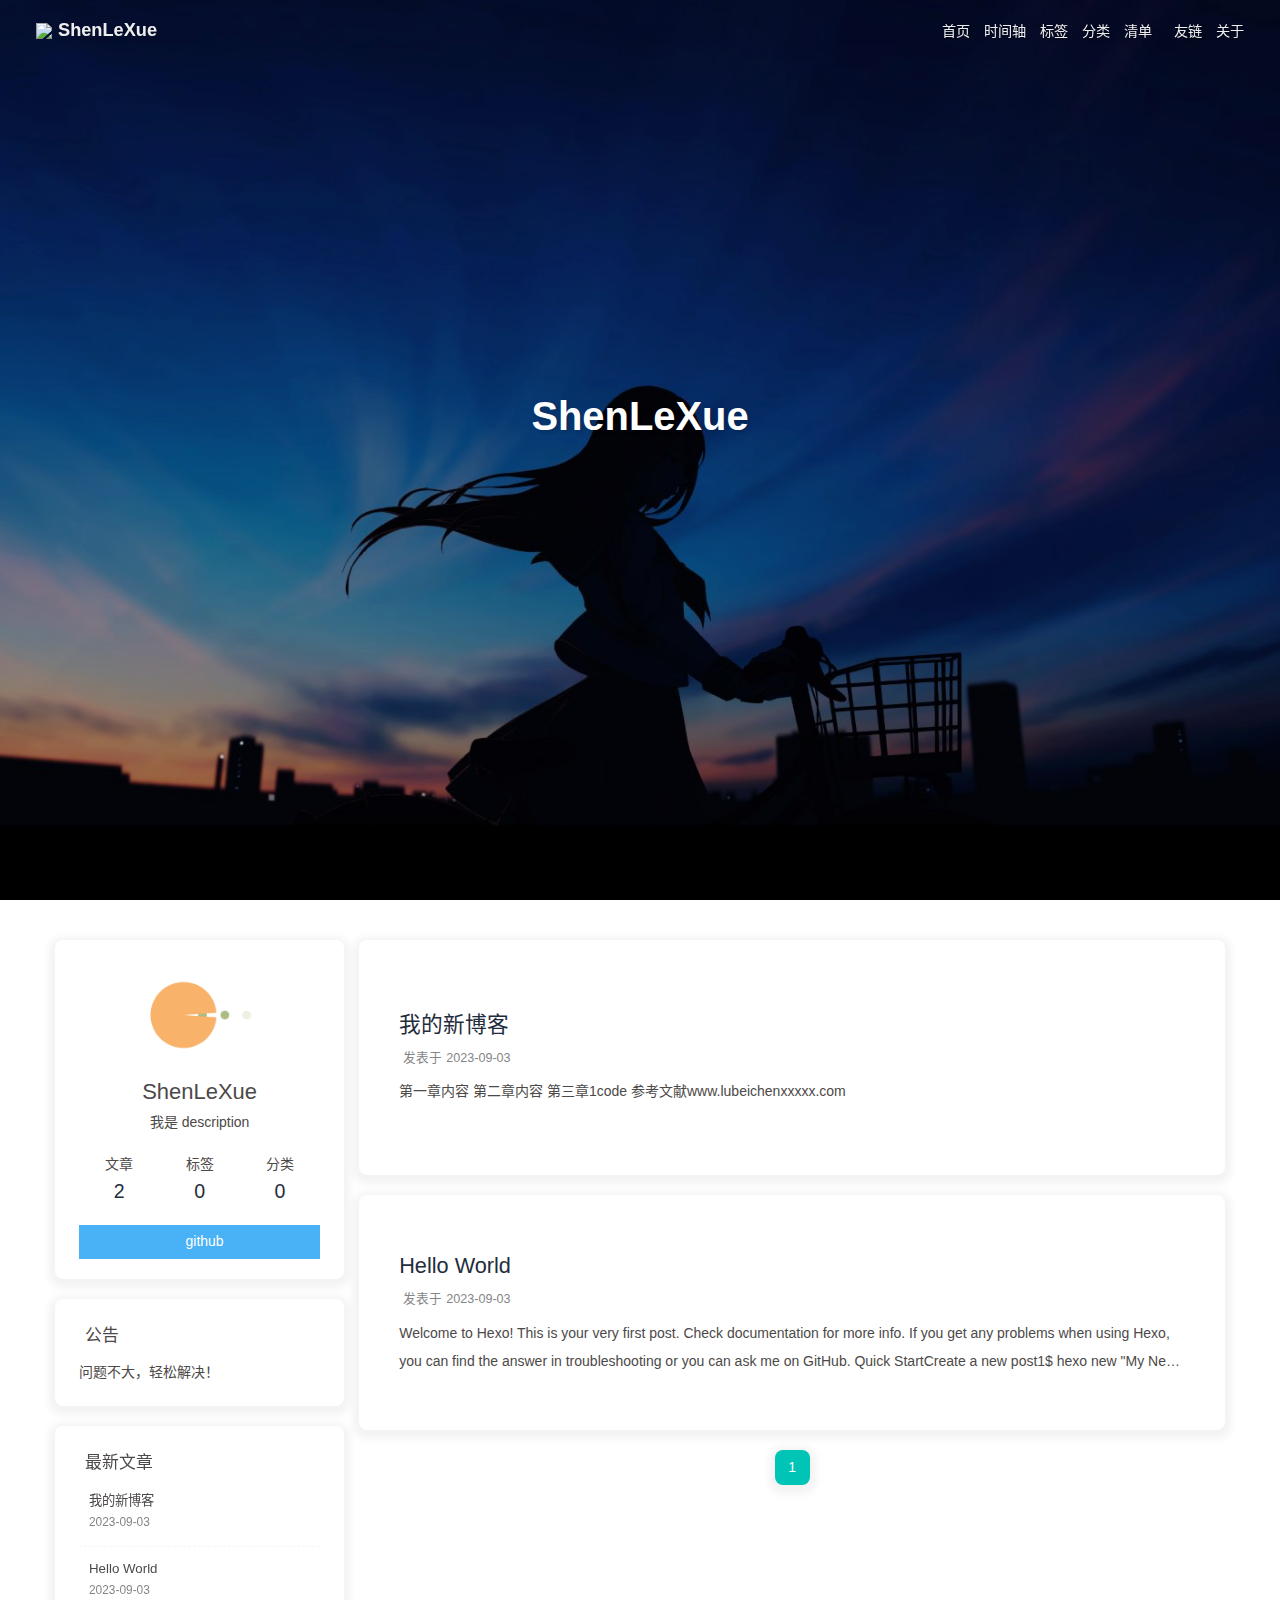
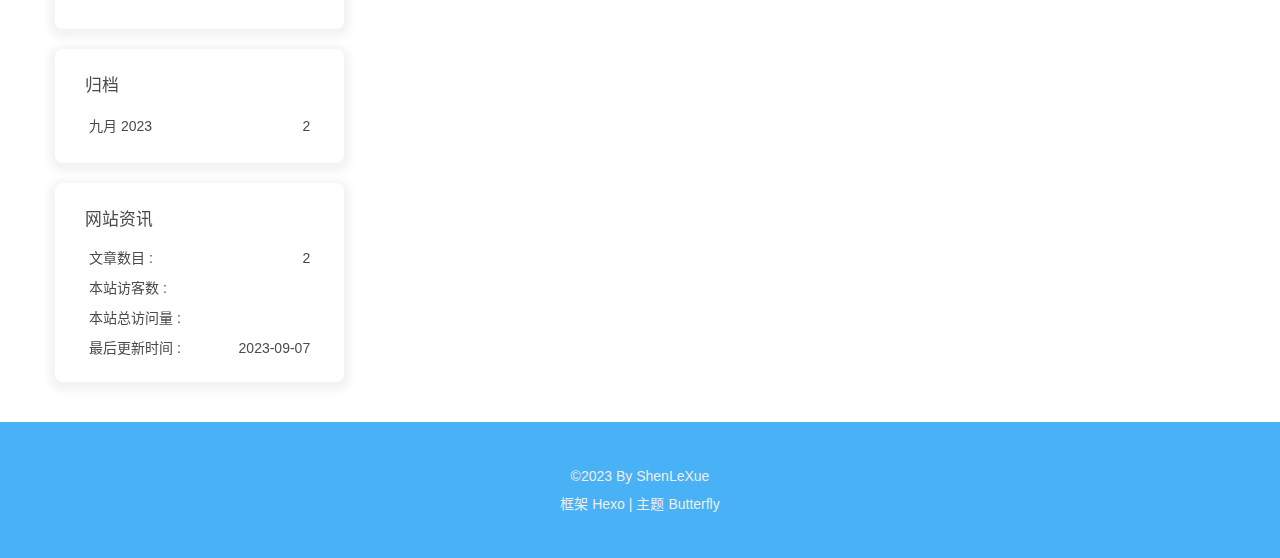
==== commit cc0933f0: "Site updated: 2023-09-07 22:39:12" ====
--- a/index.html
+++ b/index.html
@@ -5,11 +5,11 @@
 <meta property="og:site_name" content="ShenLeXue">
 <meta property="og:description" content="我是 description">
 <meta property="og:locale" content="zh_CN">
-<meta property="og:image" content="http://example.com/img/48784184_p0_master1200.jpg">
+<meta property="og:image" content="http://example.com/img/Eleina_Bg.jpg">
 <meta property="article:author" content="ShenLeXue">
 <meta property="article:tag" content="dddddNever put off till tomorrow what you can do today|">
 <meta name="twitter:card" content="summary">
-<meta name="twitter:image" content="http://example.com/img/48784184_p0_master1200.jpg"><link rel="shortcut icon" href="/img/favicon.png"><link rel="canonical" href="http://example.com/index.html"><link rel="preconnect" href="//cdn.jsdelivr.net"/><link rel="preconnect" href="//busuanzi.ibruce.info"/><link rel="stylesheet" href="/css/index.css"><link rel="stylesheet" href="https://cdn.jsdelivr.net/npm/@fortawesome/fontawesome-free/css/all.min.css" media="print" onload="this.media='all'"><link rel="stylesheet" href="https://cdn.jsdelivr.net/npm/@fancyapps/ui/dist/fancybox/fancybox.min.css" media="print" onload="this.media='all'"><script>const GLOBAL_CONFIG = {
+<meta name="twitter:image" content="http://example.com/img/Eleina_Bg.jpg"><link rel="shortcut icon" href="/img/favicon.png"><link rel="canonical" href="http://example.com/index.html"><link rel="preconnect" href="//cdn.jsdelivr.net"/><link rel="preconnect" href="//busuanzi.ibruce.info"/><link rel="stylesheet" href="/css/index.css"><link rel="stylesheet" href="https://cdn.jsdelivr.net/npm/@fortawesome/fontawesome-free/css/all.min.css" media="print" onload="this.media='all'"><link rel="stylesheet" href="https://cdn.jsdelivr.net/npm/@fancyapps/ui/dist/fancybox/fancybox.min.css" media="print" onload="this.media='all'"><script>const GLOBAL_CONFIG = {
   root: '/',
   algolia: undefined,
   localSearch: undefined,
@@ -56,7 +56,7 @@
   isHome: true,
   isHighlightShrink: false,
   isToc: false,
-  postUpdate: '2023-09-04 19:09:09'
+  postUpdate: '2023-09-07 22:39:05'
 }</script><noscript><style type="text/css">
   #nav {
     opacity: 1
@@ -160,7 +160,7 @@
       }
     }
     detectApple()
-    })(window)</script><meta name="generator" content="Hexo 6.3.0"></head><body><div id="sidebar"><div id="menu-mask"></div><div id="sidebar-menus"><div class="avatar-img is-center"><img src="/img/48784184_p0_master1200.jpg" onerror="onerror=null;src='/img/friend_404.gif'" alt="avatar"/></div><div class="sidebar-site-data site-data is-center"><a href="/archives/"><div class="headline">文章</div><div class="length-num">2</div></a><a href="/tags/"><div class="headline">标签</div><div class="length-num">0</div></a><a href="/categories/"><div class="headline">分类</div><div class="length-num">0</div></a></div><hr class="custom-hr"/><div class="menus_items"><div class="menus_item"><a class="site-page" href="/"><i class="fa-fw fas fa-home"></i><span> 首页</span></a></div><div class="menus_item"><a class="site-page" href="/archives/"><i class="fa-fw fas fa-archive"></i><span> 时间轴</span></a></div><div class="menus_item"><a class="site-page" href="/tags/"><i class="fa-fw fas fa-tags"></i><span> 标签</span></a></div><div class="menus_item"><a class="site-page" href="/categories/"><i class="fa-fw fas fa-folder-open"></i><span> 分类</span></a></div><div class="menus_item"><a class="site-page group" href="javascript:void(0);"><i class="fa-fw fa fa-heartbeat"></i><span> 清单</span><i class="fas fa-chevron-down"></i></a><ul class="menus_item_child"><li><a class="site-page child" href="/music/"><i class="fa-fw fas fa-music"></i><span> 音乐</span></a></li><li><a class="site-page child" href="/Gallery/"><i class="fa-fw fas fa-images"></i><span> 照片</span></a></li><li><a class="site-page child" href="/movies/"><i class="fa-fw fas fa-video"></i><span> 电影</span></a></li></ul></div><div class="menus_item"><a class="site-page" href="/link/"><i class="fa-fw fas fa-link"></i><span> 友链</span></a></div><div class="menus_item"><a class="site-page" href="/about/"><i class="fa-fw fas fa-heart"></i><span> 关于</span></a></div></div></div></div><div class="page" id="body-wrap"><header class="full_page fixed" id="page-header" style="background-image: url('/img/bg2.jpg')"><nav id="nav"><span id="blog-info"><a href="/" title="ShenLeXue"><img class="site-icon" src="https://c3.kemono.party/data/d4/13/d41319d4e47dcc83d887ed191d0e051ad4cefbd0b8d8a44c5d32545e394c39ef.jpg?f=3a5afae7-949e-4a2a-83d8-14f1161d8f5d.jpg#image"/><span class="site-name">ShenLeXue</span></a></span><div id="menus"><div class="menus_items"><div class="menus_item"><a class="site-page" href="/"><i class="fa-fw fas fa-home"></i><span> 首页</span></a></div><div class="menus_item"><a class="site-page" href="/archives/"><i class="fa-fw fas fa-archive"></i><span> 时间轴</span></a></div><div class="menus_item"><a class="site-page" href="/tags/"><i class="fa-fw fas fa-tags"></i><span> 标签</span></a></div><div class="menus_item"><a class="site-page" href="/categories/"><i class="fa-fw fas fa-folder-open"></i><span> 分类</span></a></div><div class="menus_item"><a class="site-page group" href="javascript:void(0);"><i class="fa-fw fa fa-heartbeat"></i><span> 清单</span><i class="fas fa-chevron-down"></i></a><ul class="menus_item_child"><li><a class="site-page child" href="/music/"><i class="fa-fw fas fa-music"></i><span> 音乐</span></a></li><li><a class="site-page child" href="/Gallery/"><i class="fa-fw fas fa-images"></i><span> 照片</span></a></li><li><a class="site-page child" href="/movies/"><i class="fa-fw fas fa-video"></i><span> 电影</span></a></li></ul></div><div class="menus_item"><a class="site-page" href="/link/"><i class="fa-fw fas fa-link"></i><span> 友链</span></a></div><div class="menus_item"><a class="site-page" href="/about/"><i class="fa-fw fas fa-heart"></i><span> 关于</span></a></div></div><div id="toggle-menu"><a class="site-page" href="javascript:void(0);"><i class="fas fa-bars fa-fw"></i></a></div></div></nav><div id="site-info"><h1 id="site-title">ShenLeXue</h1><div id="site-subtitle"><span id="subtitle"></span></div></div><div id="scroll-down"><i class="fas fa-angle-down scroll-down-effects"></i></div></header><main class="layout" id="content-inner"><div class="recent-posts" id="recent-posts"><div class="recent-post-item"><div class="recent-post-info no-cover"><a class="article-title" href="/2023/09/03/%E6%88%91%E7%9A%84%E6%96%B0%E5%8D%9A%E5%AE%A2/" title="我的新博客">我的新博客</a><div class="article-meta-wrap"><span class="post-meta-date"><i class="far fa-calendar-alt"></i><span class="article-meta-label">发表于</span><time datetime="2023-09-03T13:45:04.000Z" title="发表于 2023-09-03 21:45:04">2023-09-03</time></span></div><div class="content">第一章内容
+    })(window)</script><meta name="generator" content="Hexo 6.3.0"></head><body><div id="sidebar"><div id="menu-mask"></div><div id="sidebar-menus"><div class="avatar-img is-center"><img src="/img/Eleina_Bg.jpg" onerror="onerror=null;src='/img/friend_404.gif'" alt="avatar"/></div><div class="sidebar-site-data site-data is-center"><a href="/archives/"><div class="headline">文章</div><div class="length-num">2</div></a><a href="/tags/"><div class="headline">标签</div><div class="length-num">0</div></a><a href="/categories/"><div class="headline">分类</div><div class="length-num">0</div></a></div><hr class="custom-hr"/><div class="menus_items"><div class="menus_item"><a class="site-page" href="/"><i class="fa-fw fas fa-home"></i><span> 首页</span></a></div><div class="menus_item"><a class="site-page" href="/archives/"><i class="fa-fw fas fa-archive"></i><span> 时间轴</span></a></div><div class="menus_item"><a class="site-page" href="/tags/"><i class="fa-fw fas fa-tags"></i><span> 标签</span></a></div><div class="menus_item"><a class="site-page" href="/categories/"><i class="fa-fw fas fa-folder-open"></i><span> 分类</span></a></div><div class="menus_item"><a class="site-page group" href="javascript:void(0);"><i class="fa-fw fa fa-heartbeat"></i><span> 清单</span><i class="fas fa-chevron-down"></i></a><ul class="menus_item_child"><li><a class="site-page child" href="/music/"><i class="fa-fw fas fa-music"></i><span> 音乐</span></a></li><li><a class="site-page child" href="/Gallery/"><i class="fa-fw fas fa-images"></i><span> 照片</span></a></li><li><a class="site-page child" href="/movies/"><i class="fa-fw fas fa-video"></i><span> 电影</span></a></li></ul></div><div class="menus_item"><a class="site-page" href="/link/"><i class="fa-fw fas fa-link"></i><span> 友链</span></a></div><div class="menus_item"><a class="site-page" href="/about/"><i class="fa-fw fas fa-heart"></i><span> 关于</span></a></div></div></div></div><div class="page" id="body-wrap"><header class="full_page fixed" id="page-header" style="background-image: url('/img/bg2.jpg')"><nav id="nav"><span id="blog-info"><a href="/" title="ShenLeXue"><img class="site-icon" src="https://c3.kemono.party/data/d4/13/d41319d4e47dcc83d887ed191d0e051ad4cefbd0b8d8a44c5d32545e394c39ef.jpg?f=3a5afae7-949e-4a2a-83d8-14f1161d8f5d.jpg#image"/><span class="site-name">ShenLeXue</span></a></span><div id="menus"><div class="menus_items"><div class="menus_item"><a class="site-page" href="/"><i class="fa-fw fas fa-home"></i><span> 首页</span></a></div><div class="menus_item"><a class="site-page" href="/archives/"><i class="fa-fw fas fa-archive"></i><span> 时间轴</span></a></div><div class="menus_item"><a class="site-page" href="/tags/"><i class="fa-fw fas fa-tags"></i><span> 标签</span></a></div><div class="menus_item"><a class="site-page" href="/categories/"><i class="fa-fw fas fa-folder-open"></i><span> 分类</span></a></div><div class="menus_item"><a class="site-page group" href="javascript:void(0);"><i class="fa-fw fa fa-heartbeat"></i><span> 清单</span><i class="fas fa-chevron-down"></i></a><ul class="menus_item_child"><li><a class="site-page child" href="/music/"><i class="fa-fw fas fa-music"></i><span> 音乐</span></a></li><li><a class="site-page child" href="/Gallery/"><i class="fa-fw fas fa-images"></i><span> 照片</span></a></li><li><a class="site-page child" href="/movies/"><i class="fa-fw fas fa-video"></i><span> 电影</span></a></li></ul></div><div class="menus_item"><a class="site-page" href="/link/"><i class="fa-fw fas fa-link"></i><span> 友链</span></a></div><div class="menus_item"><a class="site-page" href="/about/"><i class="fa-fw fas fa-heart"></i><span> 关于</span></a></div></div><div id="toggle-menu"><a class="site-page" href="javascript:void(0);"><i class="fas fa-bars fa-fw"></i></a></div></div></nav><div id="site-info"><h1 id="site-title">ShenLeXue</h1><div id="site-subtitle"><span id="subtitle"></span></div></div><div id="scroll-down"><i class="fas fa-angle-down scroll-down-effects"></i></div></header><main class="layout" id="content-inner"><div class="recent-posts" id="recent-posts"><div class="recent-post-item"><div class="recent-post-info no-cover"><a class="article-title" href="/2023/09/03/%E6%88%91%E7%9A%84%E6%96%B0%E5%8D%9A%E5%AE%A2/" title="我的新博客">我的新博客</a><div class="article-meta-wrap"><span class="post-meta-date"><i class="far fa-calendar-alt"></i><span class="article-meta-label">发表于</span><time datetime="2023-09-03T13:45:04.000Z" title="发表于 2023-09-03 21:45:04">2023-09-03</time></span></div><div class="content">第一章内容
 
 第二章内容
 
@@ -182,7 +182,7 @@
 Deploy to remote sites1$ hexo deploy
 
 More info: Deployment
-</div></div></div><nav id="pagination"><div class="pagination"><span class="page-number current">1</span></div></nav></div><div class="aside-content" id="aside-content"><div class="card-widget card-info"><div class="is-center"><div class="avatar-img"><img src="/img/48784184_p0_master1200.jpg" onerror="this.onerror=null;this.src='/img/friend_404.gif'" alt="avatar"/></div><div class="author-info__name">ShenLeXue</div><div class="author-info__description">我是 description</div></div><div class="card-info-data site-data is-center"><a href="/archives/"><div class="headline">文章</div><div class="length-num">2</div></a><a href="/tags/"><div class="headline">标签</div><div class="length-num">0</div></a><a href="/categories/"><div class="headline">分类</div><div class="length-num">0</div></a></div><a id="card-info-btn" target="_blank" rel="noopener" href="https://github.com/shenlexue"><i class="fab fa-github"></i><span>github</span></a></div><div class="card-widget card-announcement"><div class="item-headline"><i class="fas fa-bullhorn fa-shake"></i><span>公告</span></div><div class="announcement_content">问题不大，轻松解决！</div></div><div class="sticky_layout"><div class="card-widget card-recent-post"><div class="item-headline"><i class="fas fa-history"></i><span>最新文章</span></div><div class="aside-list"><div class="aside-list-item no-cover"><div class="content"><a class="title" href="/2023/09/03/%E6%88%91%E7%9A%84%E6%96%B0%E5%8D%9A%E5%AE%A2/" title="我的新博客">我的新博客</a><time datetime="2023-09-03T13:45:04.000Z" title="发表于 2023-09-03 21:45:04">2023-09-03</time></div></div><div class="aside-list-item no-cover"><div class="content"><a class="title" href="/2023/09/03/hello-world/" title="Hello World">Hello World</a><time datetime="2023-09-03T13:43:46.349Z" title="发表于 2023-09-03 21:43:46">2023-09-03</time></div></div></div></div><div class="card-widget card-archives"><div class="item-headline"><i class="fas fa-archive"></i><span>归档</span></div><ul class="card-archive-list"><li class="card-archive-list-item"><a class="card-archive-list-link" href="/archives/2023/09/"><span class="card-archive-list-date">九月 2023</span><span class="card-archive-list-count">2</span></a></li></ul></div><div class="card-widget card-webinfo"><div class="item-headline"><i class="fas fa-chart-line"></i><span>网站资讯</span></div><div class="webinfo"><div class="webinfo-item"><div class="item-name">文章数目 :</div><div class="item-count">2</div></div><div class="webinfo-item"><div class="item-name">本站访客数 :</div><div class="item-count" id="busuanzi_value_site_uv"><i class="fa-solid fa-spinner fa-spin"></i></div></div><div class="webinfo-item"><div class="item-name">本站总访问量 :</div><div class="item-count" id="busuanzi_value_site_pv"><i class="fa-solid fa-spinner fa-spin"></i></div></div><div class="webinfo-item"><div class="item-name">最后更新时间 :</div><div class="item-count" id="last-push-date" data-lastPushDate="2023-09-04T11:09:09.486Z"><i class="fa-solid fa-spinner fa-spin"></i></div></div></div></div></div></div></main><footer id="footer"><div id="footer-wrap"><div class="copyright">&copy;2023 By ShenLeXue</div><div class="framework-info"><span>框架 </span><a target="_blank" rel="noopener" href="https://hexo.io">Hexo</a><span class="footer-separator">|</span><span>主题 </span><a target="_blank" rel="noopener" href="https://github.com/jerryc127/hexo-theme-butterfly">Butterfly</a></div></div></footer></div><div id="rightside"><div id="rightside-config-hide"><button id="darkmode" type="button" title="浅色和深色模式转换"><i class="fas fa-adjust"></i></button><button id="hide-aside-btn" type="button" title="单栏和双栏切换"><i class="fas fa-arrows-alt-h"></i></button></div><div id="rightside-config-show"><button id="rightside_config" type="button" title="设置"><i class="fas fa-cog fa-spin"></i></button><button id="go-up" type="button" title="回到顶部"><span class="scroll-percent"></span><i class="fas fa-arrow-up"></i></button></div></div><div><script src="/js/utils.js"></script><script src="/js/main.js"></script><script src="https://cdn.jsdelivr.net/npm/@fancyapps/ui/dist/fancybox/fancybox.umd.min.js"></script><div class="js-pjax"><script>window.typedJSFn = {
+</div></div></div><nav id="pagination"><div class="pagination"><span class="page-number current">1</span></div></nav></div><div class="aside-content" id="aside-content"><div class="card-widget card-info"><div class="is-center"><div class="avatar-img"><img src="/img/Eleina_Bg.jpg" onerror="this.onerror=null;this.src='/img/friend_404.gif'" alt="avatar"/></div><div class="author-info__name">ShenLeXue</div><div class="author-info__description">我是 description</div></div><div class="card-info-data site-data is-center"><a href="/archives/"><div class="headline">文章</div><div class="length-num">2</div></a><a href="/tags/"><div class="headline">标签</div><div class="length-num">0</div></a><a href="/categories/"><div class="headline">分类</div><div class="length-num">0</div></a></div><a id="card-info-btn" target="_blank" rel="noopener" href="https://github.com/shenlexue"><i class="fab fa-github"></i><span>github</span></a></div><div class="card-widget card-announcement"><div class="item-headline"><i class="fas fa-bullhorn fa-shake"></i><span>公告</span></div><div class="announcement_content">问题不大，轻松解决！</div></div><div class="sticky_layout"><div class="card-widget card-recent-post"><div class="item-headline"><i class="fas fa-history"></i><span>最新文章</span></div><div class="aside-list"><div class="aside-list-item no-cover"><div class="content"><a class="title" href="/2023/09/03/%E6%88%91%E7%9A%84%E6%96%B0%E5%8D%9A%E5%AE%A2/" title="我的新博客">我的新博客</a><time datetime="2023-09-03T13:45:04.000Z" title="发表于 2023-09-03 21:45:04">2023-09-03</time></div></div><div class="aside-list-item no-cover"><div class="content"><a class="title" href="/2023/09/03/hello-world/" title="Hello World">Hello World</a><time datetime="2023-09-03T13:43:46.349Z" title="发表于 2023-09-03 21:43:46">2023-09-03</time></div></div></div></div><div class="card-widget card-archives"><div class="item-headline"><i class="fas fa-archive"></i><span>归档</span></div><ul class="card-archive-list"><li class="card-archive-list-item"><a class="card-archive-list-link" href="/archives/2023/09/"><span class="card-archive-list-date">九月 2023</span><span class="card-archive-list-count">2</span></a></li></ul></div><div class="card-widget card-webinfo"><div class="item-headline"><i class="fas fa-chart-line"></i><span>网站资讯</span></div><div class="webinfo"><div class="webinfo-item"><div class="item-name">文章数目 :</div><div class="item-count">2</div></div><div class="webinfo-item"><div class="item-name">本站访客数 :</div><div class="item-count" id="busuanzi_value_site_uv"><i class="fa-solid fa-spinner fa-spin"></i></div></div><div class="webinfo-item"><div class="item-name">本站总访问量 :</div><div class="item-count" id="busuanzi_value_site_pv"><i class="fa-solid fa-spinner fa-spin"></i></div></div><div class="webinfo-item"><div class="item-name">最后更新时间 :</div><div class="item-count" id="last-push-date" data-lastPushDate="2023-09-07T14:39:05.554Z"><i class="fa-solid fa-spinner fa-spin"></i></div></div></div></div></div></div></main><footer id="footer"><div id="footer-wrap"><div class="copyright">&copy;2023 By ShenLeXue</div><div class="framework-info"><span>框架 </span><a target="_blank" rel="noopener" href="https://hexo.io">Hexo</a><span class="footer-separator">|</span><span>主题 </span><a target="_blank" rel="noopener" href="https://github.com/jerryc127/hexo-theme-butterfly">Butterfly</a></div></div></footer></div><div id="rightside"><div id="rightside-config-hide"><button id="darkmode" type="button" title="浅色和深色模式转换"><i class="fas fa-adjust"></i></button><button id="hide-aside-btn" type="button" title="单栏和双栏切换"><i class="fas fa-arrows-alt-h"></i></button></div><div id="rightside-config-show"><button id="rightside_config" type="button" title="设置"><i class="fas fa-cog fa-spin"></i></button><button id="go-up" type="button" title="回到顶部"><span class="scroll-percent"></span><i class="fas fa-arrow-up"></i></button></div></div><div><script src="/js/utils.js"></script><script src="/js/main.js"></script><script src="https://cdn.jsdelivr.net/npm/@fancyapps/ui/dist/fancybox/fancybox.umd.min.js"></script><div class="js-pjax"><script>window.typedJSFn = {
   init: (str) => {
     window.typed = new Typed('#subtitle', Object.assign({
       strings: str,
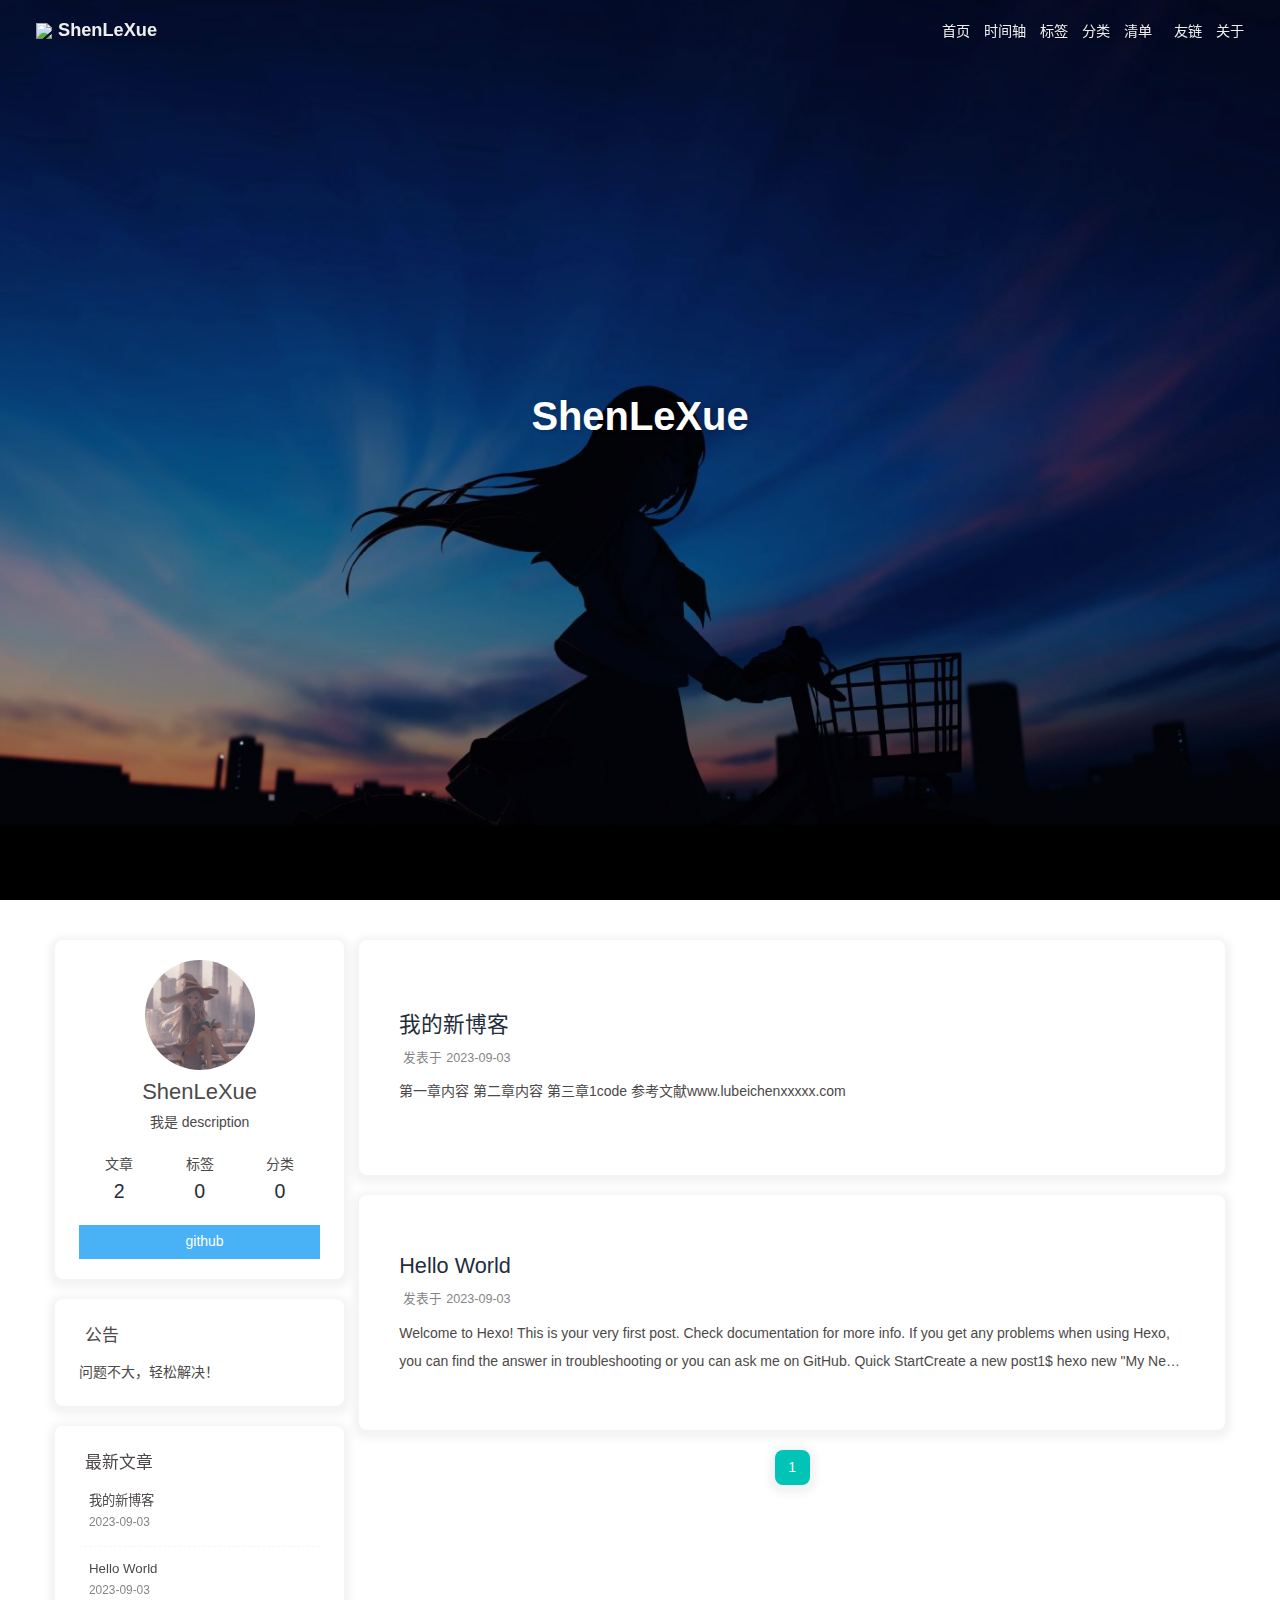
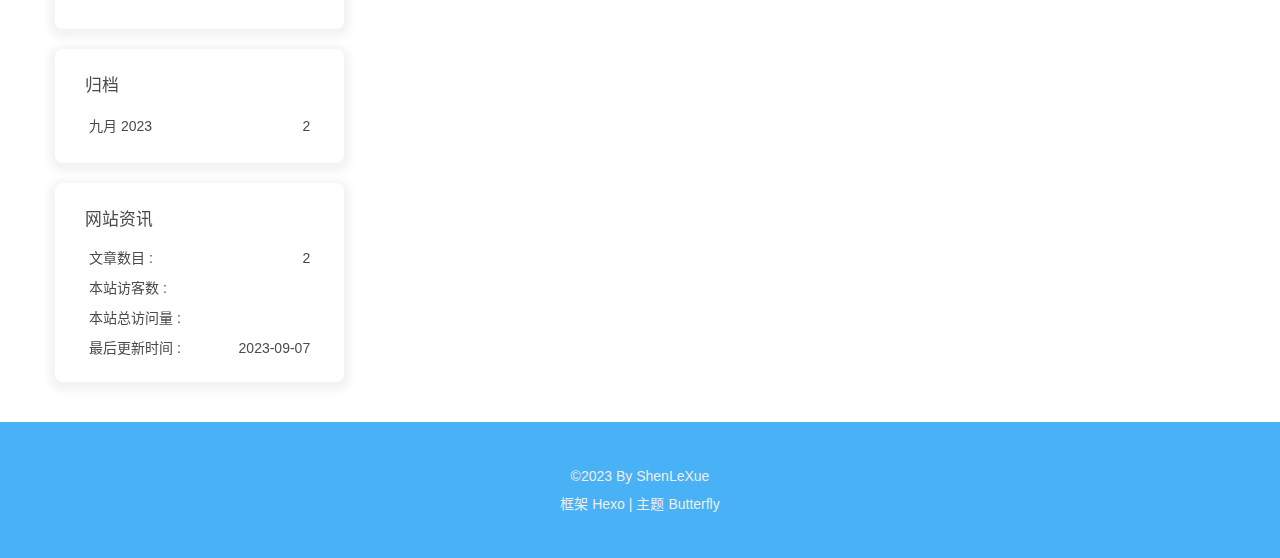
==== commit 3b219956: "Site updated: 2023-09-07 22:40:52" ====
--- a/index.html
+++ b/index.html
@@ -5,11 +5,11 @@
 <meta property="og:site_name" content="ShenLeXue">
 <meta property="og:description" content="我是 description">
 <meta property="og:locale" content="zh_CN">
-<meta property="og:image" content="http://example.com/img/Eleina_Bg.jpg">
+<meta property="og:image" content="http://example.com/img/Eleina_Bg.png">
 <meta property="article:author" content="ShenLeXue">
 <meta property="article:tag" content="dddddNever put off till tomorrow what you can do today|">
 <meta name="twitter:card" content="summary">
-<meta name="twitter:image" content="http://example.com/img/Eleina_Bg.jpg"><link rel="shortcut icon" href="/img/favicon.png"><link rel="canonical" href="http://example.com/index.html"><link rel="preconnect" href="//cdn.jsdelivr.net"/><link rel="preconnect" href="//busuanzi.ibruce.info"/><link rel="stylesheet" href="/css/index.css"><link rel="stylesheet" href="https://cdn.jsdelivr.net/npm/@fortawesome/fontawesome-free/css/all.min.css" media="print" onload="this.media='all'"><link rel="stylesheet" href="https://cdn.jsdelivr.net/npm/@fancyapps/ui/dist/fancybox/fancybox.min.css" media="print" onload="this.media='all'"><script>const GLOBAL_CONFIG = {
+<meta name="twitter:image" content="http://example.com/img/Eleina_Bg.png"><link rel="shortcut icon" href="/img/favicon.png"><link rel="canonical" href="http://example.com/index.html"><link rel="preconnect" href="//cdn.jsdelivr.net"/><link rel="preconnect" href="//busuanzi.ibruce.info"/><link rel="stylesheet" href="/css/index.css"><link rel="stylesheet" href="https://cdn.jsdelivr.net/npm/@fortawesome/fontawesome-free/css/all.min.css" media="print" onload="this.media='all'"><link rel="stylesheet" href="https://cdn.jsdelivr.net/npm/@fancyapps/ui/dist/fancybox/fancybox.min.css" media="print" onload="this.media='all'"><script>const GLOBAL_CONFIG = {
   root: '/',
   algolia: undefined,
   localSearch: undefined,
@@ -56,7 +56,7 @@
   isHome: true,
   isHighlightShrink: false,
   isToc: false,
-  postUpdate: '2023-09-07 22:39:05'
+  postUpdate: '2023-09-07 22:40:47'
 }</script><noscript><style type="text/css">
   #nav {
     opacity: 1
@@ -160,7 +160,7 @@
       }
     }
     detectApple()
-    })(window)</script><meta name="generator" content="Hexo 6.3.0"></head><body><div id="sidebar"><div id="menu-mask"></div><div id="sidebar-menus"><div class="avatar-img is-center"><img src="/img/Eleina_Bg.jpg" onerror="onerror=null;src='/img/friend_404.gif'" alt="avatar"/></div><div class="sidebar-site-data site-data is-center"><a href="/archives/"><div class="headline">文章</div><div class="length-num">2</div></a><a href="/tags/"><div class="headline">标签</div><div class="length-num">0</div></a><a href="/categories/"><div class="headline">分类</div><div class="length-num">0</div></a></div><hr class="custom-hr"/><div class="menus_items"><div class="menus_item"><a class="site-page" href="/"><i class="fa-fw fas fa-home"></i><span> 首页</span></a></div><div class="menus_item"><a class="site-page" href="/archives/"><i class="fa-fw fas fa-archive"></i><span> 时间轴</span></a></div><div class="menus_item"><a class="site-page" href="/tags/"><i class="fa-fw fas fa-tags"></i><span> 标签</span></a></div><div class="menus_item"><a class="site-page" href="/categories/"><i class="fa-fw fas fa-folder-open"></i><span> 分类</span></a></div><div class="menus_item"><a class="site-page group" href="javascript:void(0);"><i class="fa-fw fa fa-heartbeat"></i><span> 清单</span><i class="fas fa-chevron-down"></i></a><ul class="menus_item_child"><li><a class="site-page child" href="/music/"><i class="fa-fw fas fa-music"></i><span> 音乐</span></a></li><li><a class="site-page child" href="/Gallery/"><i class="fa-fw fas fa-images"></i><span> 照片</span></a></li><li><a class="site-page child" href="/movies/"><i class="fa-fw fas fa-video"></i><span> 电影</span></a></li></ul></div><div class="menus_item"><a class="site-page" href="/link/"><i class="fa-fw fas fa-link"></i><span> 友链</span></a></div><div class="menus_item"><a class="site-page" href="/about/"><i class="fa-fw fas fa-heart"></i><span> 关于</span></a></div></div></div></div><div class="page" id="body-wrap"><header class="full_page fixed" id="page-header" style="background-image: url('/img/bg2.jpg')"><nav id="nav"><span id="blog-info"><a href="/" title="ShenLeXue"><img class="site-icon" src="https://c3.kemono.party/data/d4/13/d41319d4e47dcc83d887ed191d0e051ad4cefbd0b8d8a44c5d32545e394c39ef.jpg?f=3a5afae7-949e-4a2a-83d8-14f1161d8f5d.jpg#image"/><span class="site-name">ShenLeXue</span></a></span><div id="menus"><div class="menus_items"><div class="menus_item"><a class="site-page" href="/"><i class="fa-fw fas fa-home"></i><span> 首页</span></a></div><div class="menus_item"><a class="site-page" href="/archives/"><i class="fa-fw fas fa-archive"></i><span> 时间轴</span></a></div><div class="menus_item"><a class="site-page" href="/tags/"><i class="fa-fw fas fa-tags"></i><span> 标签</span></a></div><div class="menus_item"><a class="site-page" href="/categories/"><i class="fa-fw fas fa-folder-open"></i><span> 分类</span></a></div><div class="menus_item"><a class="site-page group" href="javascript:void(0);"><i class="fa-fw fa fa-heartbeat"></i><span> 清单</span><i class="fas fa-chevron-down"></i></a><ul class="menus_item_child"><li><a class="site-page child" href="/music/"><i class="fa-fw fas fa-music"></i><span> 音乐</span></a></li><li><a class="site-page child" href="/Gallery/"><i class="fa-fw fas fa-images"></i><span> 照片</span></a></li><li><a class="site-page child" href="/movies/"><i class="fa-fw fas fa-video"></i><span> 电影</span></a></li></ul></div><div class="menus_item"><a class="site-page" href="/link/"><i class="fa-fw fas fa-link"></i><span> 友链</span></a></div><div class="menus_item"><a class="site-page" href="/about/"><i class="fa-fw fas fa-heart"></i><span> 关于</span></a></div></div><div id="toggle-menu"><a class="site-page" href="javascript:void(0);"><i class="fas fa-bars fa-fw"></i></a></div></div></nav><div id="site-info"><h1 id="site-title">ShenLeXue</h1><div id="site-subtitle"><span id="subtitle"></span></div></div><div id="scroll-down"><i class="fas fa-angle-down scroll-down-effects"></i></div></header><main class="layout" id="content-inner"><div class="recent-posts" id="recent-posts"><div class="recent-post-item"><div class="recent-post-info no-cover"><a class="article-title" href="/2023/09/03/%E6%88%91%E7%9A%84%E6%96%B0%E5%8D%9A%E5%AE%A2/" title="我的新博客">我的新博客</a><div class="article-meta-wrap"><span class="post-meta-date"><i class="far fa-calendar-alt"></i><span class="article-meta-label">发表于</span><time datetime="2023-09-03T13:45:04.000Z" title="发表于 2023-09-03 21:45:04">2023-09-03</time></span></div><div class="content">第一章内容
+    })(window)</script><meta name="generator" content="Hexo 6.3.0"></head><body><div id="sidebar"><div id="menu-mask"></div><div id="sidebar-menus"><div class="avatar-img is-center"><img src="/img/Eleina_Bg.png" onerror="onerror=null;src='/img/friend_404.gif'" alt="avatar"/></div><div class="sidebar-site-data site-data is-center"><a href="/archives/"><div class="headline">文章</div><div class="length-num">2</div></a><a href="/tags/"><div class="headline">标签</div><div class="length-num">0</div></a><a href="/categories/"><div class="headline">分类</div><div class="length-num">0</div></a></div><hr class="custom-hr"/><div class="menus_items"><div class="menus_item"><a class="site-page" href="/"><i class="fa-fw fas fa-home"></i><span> 首页</span></a></div><div class="menus_item"><a class="site-page" href="/archives/"><i class="fa-fw fas fa-archive"></i><span> 时间轴</span></a></div><div class="menus_item"><a class="site-page" href="/tags/"><i class="fa-fw fas fa-tags"></i><span> 标签</span></a></div><div class="menus_item"><a class="site-page" href="/categories/"><i class="fa-fw fas fa-folder-open"></i><span> 分类</span></a></div><div class="menus_item"><a class="site-page group" href="javascript:void(0);"><i class="fa-fw fa fa-heartbeat"></i><span> 清单</span><i class="fas fa-chevron-down"></i></a><ul class="menus_item_child"><li><a class="site-page child" href="/music/"><i class="fa-fw fas fa-music"></i><span> 音乐</span></a></li><li><a class="site-page child" href="/Gallery/"><i class="fa-fw fas fa-images"></i><span> 照片</span></a></li><li><a class="site-page child" href="/movies/"><i class="fa-fw fas fa-video"></i><span> 电影</span></a></li></ul></div><div class="menus_item"><a class="site-page" href="/link/"><i class="fa-fw fas fa-link"></i><span> 友链</span></a></div><div class="menus_item"><a class="site-page" href="/about/"><i class="fa-fw fas fa-heart"></i><span> 关于</span></a></div></div></div></div><div class="page" id="body-wrap"><header class="full_page fixed" id="page-header" style="background-image: url('/img/bg2.jpg')"><nav id="nav"><span id="blog-info"><a href="/" title="ShenLeXue"><img class="site-icon" src="https://c3.kemono.party/data/d4/13/d41319d4e47dcc83d887ed191d0e051ad4cefbd0b8d8a44c5d32545e394c39ef.jpg?f=3a5afae7-949e-4a2a-83d8-14f1161d8f5d.jpg#image"/><span class="site-name">ShenLeXue</span></a></span><div id="menus"><div class="menus_items"><div class="menus_item"><a class="site-page" href="/"><i class="fa-fw fas fa-home"></i><span> 首页</span></a></div><div class="menus_item"><a class="site-page" href="/archives/"><i class="fa-fw fas fa-archive"></i><span> 时间轴</span></a></div><div class="menus_item"><a class="site-page" href="/tags/"><i class="fa-fw fas fa-tags"></i><span> 标签</span></a></div><div class="menus_item"><a class="site-page" href="/categories/"><i class="fa-fw fas fa-folder-open"></i><span> 分类</span></a></div><div class="menus_item"><a class="site-page group" href="javascript:void(0);"><i class="fa-fw fa fa-heartbeat"></i><span> 清单</span><i class="fas fa-chevron-down"></i></a><ul class="menus_item_child"><li><a class="site-page child" href="/music/"><i class="fa-fw fas fa-music"></i><span> 音乐</span></a></li><li><a class="site-page child" href="/Gallery/"><i class="fa-fw fas fa-images"></i><span> 照片</span></a></li><li><a class="site-page child" href="/movies/"><i class="fa-fw fas fa-video"></i><span> 电影</span></a></li></ul></div><div class="menus_item"><a class="site-page" href="/link/"><i class="fa-fw fas fa-link"></i><span> 友链</span></a></div><div class="menus_item"><a class="site-page" href="/about/"><i class="fa-fw fas fa-heart"></i><span> 关于</span></a></div></div><div id="toggle-menu"><a class="site-page" href="javascript:void(0);"><i class="fas fa-bars fa-fw"></i></a></div></div></nav><div id="site-info"><h1 id="site-title">ShenLeXue</h1><div id="site-subtitle"><span id="subtitle"></span></div></div><div id="scroll-down"><i class="fas fa-angle-down scroll-down-effects"></i></div></header><main class="layout" id="content-inner"><div class="recent-posts" id="recent-posts"><div class="recent-post-item"><div class="recent-post-info no-cover"><a class="article-title" href="/2023/09/03/%E6%88%91%E7%9A%84%E6%96%B0%E5%8D%9A%E5%AE%A2/" title="我的新博客">我的新博客</a><div class="article-meta-wrap"><span class="post-meta-date"><i class="far fa-calendar-alt"></i><span class="article-meta-label">发表于</span><time datetime="2023-09-03T13:45:04.000Z" title="发表于 2023-09-03 21:45:04">2023-09-03</time></span></div><div class="content">第一章内容
 
 第二章内容
 
@@ -182,7 +182,7 @@
 Deploy to remote sites1$ hexo deploy
 
 More info: Deployment
-</div></div></div><nav id="pagination"><div class="pagination"><span class="page-number current">1</span></div></nav></div><div class="aside-content" id="aside-content"><div class="card-widget card-info"><div class="is-center"><div class="avatar-img"><img src="/img/Eleina_Bg.jpg" onerror="this.onerror=null;this.src='/img/friend_404.gif'" alt="avatar"/></div><div class="author-info__name">ShenLeXue</div><div class="author-info__description">我是 description</div></div><div class="card-info-data site-data is-center"><a href="/archives/"><div class="headline">文章</div><div class="length-num">2</div></a><a href="/tags/"><div class="headline">标签</div><div class="length-num">0</div></a><a href="/categories/"><div class="headline">分类</div><div class="length-num">0</div></a></div><a id="card-info-btn" target="_blank" rel="noopener" href="https://github.com/shenlexue"><i class="fab fa-github"></i><span>github</span></a></div><div class="card-widget card-announcement"><div class="item-headline"><i class="fas fa-bullhorn fa-shake"></i><span>公告</span></div><div class="announcement_content">问题不大，轻松解决！</div></div><div class="sticky_layout"><div class="card-widget card-recent-post"><div class="item-headline"><i class="fas fa-history"></i><span>最新文章</span></div><div class="aside-list"><div class="aside-list-item no-cover"><div class="content"><a class="title" href="/2023/09/03/%E6%88%91%E7%9A%84%E6%96%B0%E5%8D%9A%E5%AE%A2/" title="我的新博客">我的新博客</a><time datetime="2023-09-03T13:45:04.000Z" title="发表于 2023-09-03 21:45:04">2023-09-03</time></div></div><div class="aside-list-item no-cover"><div class="content"><a class="title" href="/2023/09/03/hello-world/" title="Hello World">Hello World</a><time datetime="2023-09-03T13:43:46.349Z" title="发表于 2023-09-03 21:43:46">2023-09-03</time></div></div></div></div><div class="card-widget card-archives"><div class="item-headline"><i class="fas fa-archive"></i><span>归档</span></div><ul class="card-archive-list"><li class="card-archive-list-item"><a class="card-archive-list-link" href="/archives/2023/09/"><span class="card-archive-list-date">九月 2023</span><span class="card-archive-list-count">2</span></a></li></ul></div><div class="card-widget card-webinfo"><div class="item-headline"><i class="fas fa-chart-line"></i><span>网站资讯</span></div><div class="webinfo"><div class="webinfo-item"><div class="item-name">文章数目 :</div><div class="item-count">2</div></div><div class="webinfo-item"><div class="item-name">本站访客数 :</div><div class="item-count" id="busuanzi_value_site_uv"><i class="fa-solid fa-spinner fa-spin"></i></div></div><div class="webinfo-item"><div class="item-name">本站总访问量 :</div><div class="item-count" id="busuanzi_value_site_pv"><i class="fa-solid fa-spinner fa-spin"></i></div></div><div class="webinfo-item"><div class="item-name">最后更新时间 :</div><div class="item-count" id="last-push-date" data-lastPushDate="2023-09-07T14:39:05.554Z"><i class="fa-solid fa-spinner fa-spin"></i></div></div></div></div></div></div></main><footer id="footer"><div id="footer-wrap"><div class="copyright">&copy;2023 By ShenLeXue</div><div class="framework-info"><span>框架 </span><a target="_blank" rel="noopener" href="https://hexo.io">Hexo</a><span class="footer-separator">|</span><span>主题 </span><a target="_blank" rel="noopener" href="https://github.com/jerryc127/hexo-theme-butterfly">Butterfly</a></div></div></footer></div><div id="rightside"><div id="rightside-config-hide"><button id="darkmode" type="button" title="浅色和深色模式转换"><i class="fas fa-adjust"></i></button><button id="hide-aside-btn" type="button" title="单栏和双栏切换"><i class="fas fa-arrows-alt-h"></i></button></div><div id="rightside-config-show"><button id="rightside_config" type="button" title="设置"><i class="fas fa-cog fa-spin"></i></button><button id="go-up" type="button" title="回到顶部"><span class="scroll-percent"></span><i class="fas fa-arrow-up"></i></button></div></div><div><script src="/js/utils.js"></script><script src="/js/main.js"></script><script src="https://cdn.jsdelivr.net/npm/@fancyapps/ui/dist/fancybox/fancybox.umd.min.js"></script><div class="js-pjax"><script>window.typedJSFn = {
+</div></div></div><nav id="pagination"><div class="pagination"><span class="page-number current">1</span></div></nav></div><div class="aside-content" id="aside-content"><div class="card-widget card-info"><div class="is-center"><div class="avatar-img"><img src="/img/Eleina_Bg.png" onerror="this.onerror=null;this.src='/img/friend_404.gif'" alt="avatar"/></div><div class="author-info__name">ShenLeXue</div><div class="author-info__description">我是 description</div></div><div class="card-info-data site-data is-center"><a href="/archives/"><div class="headline">文章</div><div class="length-num">2</div></a><a href="/tags/"><div class="headline">标签</div><div class="length-num">0</div></a><a href="/categories/"><div class="headline">分类</div><div class="length-num">0</div></a></div><a id="card-info-btn" target="_blank" rel="noopener" href="https://github.com/shenlexue"><i class="fab fa-github"></i><span>github</span></a></div><div class="card-widget card-announcement"><div class="item-headline"><i class="fas fa-bullhorn fa-shake"></i><span>公告</span></div><div class="announcement_content">问题不大，轻松解决！</div></div><div class="sticky_layout"><div class="card-widget card-recent-post"><div class="item-headline"><i class="fas fa-history"></i><span>最新文章</span></div><div class="aside-list"><div class="aside-list-item no-cover"><div class="content"><a class="title" href="/2023/09/03/%E6%88%91%E7%9A%84%E6%96%B0%E5%8D%9A%E5%AE%A2/" title="我的新博客">我的新博客</a><time datetime="2023-09-03T13:45:04.000Z" title="发表于 2023-09-03 21:45:04">2023-09-03</time></div></div><div class="aside-list-item no-cover"><div class="content"><a class="title" href="/2023/09/03/hello-world/" title="Hello World">Hello World</a><time datetime="2023-09-03T13:43:46.349Z" title="发表于 2023-09-03 21:43:46">2023-09-03</time></div></div></div></div><div class="card-widget card-archives"><div class="item-headline"><i class="fas fa-archive"></i><span>归档</span></div><ul class="card-archive-list"><li class="card-archive-list-item"><a class="card-archive-list-link" href="/archives/2023/09/"><span class="card-archive-list-date">九月 2023</span><span class="card-archive-list-count">2</span></a></li></ul></div><div class="card-widget card-webinfo"><div class="item-headline"><i class="fas fa-chart-line"></i><span>网站资讯</span></div><div class="webinfo"><div class="webinfo-item"><div class="item-name">文章数目 :</div><div class="item-count">2</div></div><div class="webinfo-item"><div class="item-name">本站访客数 :</div><div class="item-count" id="busuanzi_value_site_uv"><i class="fa-solid fa-spinner fa-spin"></i></div></div><div class="webinfo-item"><div class="item-name">本站总访问量 :</div><div class="item-count" id="busuanzi_value_site_pv"><i class="fa-solid fa-spinner fa-spin"></i></div></div><div class="webinfo-item"><div class="item-name">最后更新时间 :</div><div class="item-count" id="last-push-date" data-lastPushDate="2023-09-07T14:40:46.994Z"><i class="fa-solid fa-spinner fa-spin"></i></div></div></div></div></div></div></main><footer id="footer"><div id="footer-wrap"><div class="copyright">&copy;2023 By ShenLeXue</div><div class="framework-info"><span>框架 </span><a target="_blank" rel="noopener" href="https://hexo.io">Hexo</a><span class="footer-separator">|</span><span>主题 </span><a target="_blank" rel="noopener" href="https://github.com/jerryc127/hexo-theme-butterfly">Butterfly</a></div></div></footer></div><div id="rightside"><div id="rightside-config-hide"><button id="darkmode" type="button" title="浅色和深色模式转换"><i class="fas fa-adjust"></i></button><button id="hide-aside-btn" type="button" title="单栏和双栏切换"><i class="fas fa-arrows-alt-h"></i></button></div><div id="rightside-config-show"><button id="rightside_config" type="button" title="设置"><i class="fas fa-cog fa-spin"></i></button><button id="go-up" type="button" title="回到顶部"><span class="scroll-percent"></span><i class="fas fa-arrow-up"></i></button></div></div><div><script src="/js/utils.js"></script><script src="/js/main.js"></script><script src="https://cdn.jsdelivr.net/npm/@fancyapps/ui/dist/fancybox/fancybox.umd.min.js"></script><div class="js-pjax"><script>window.typedJSFn = {
   init: (str) => {
     window.typed = new Typed('#subtitle', Object.assign({
       strings: str,
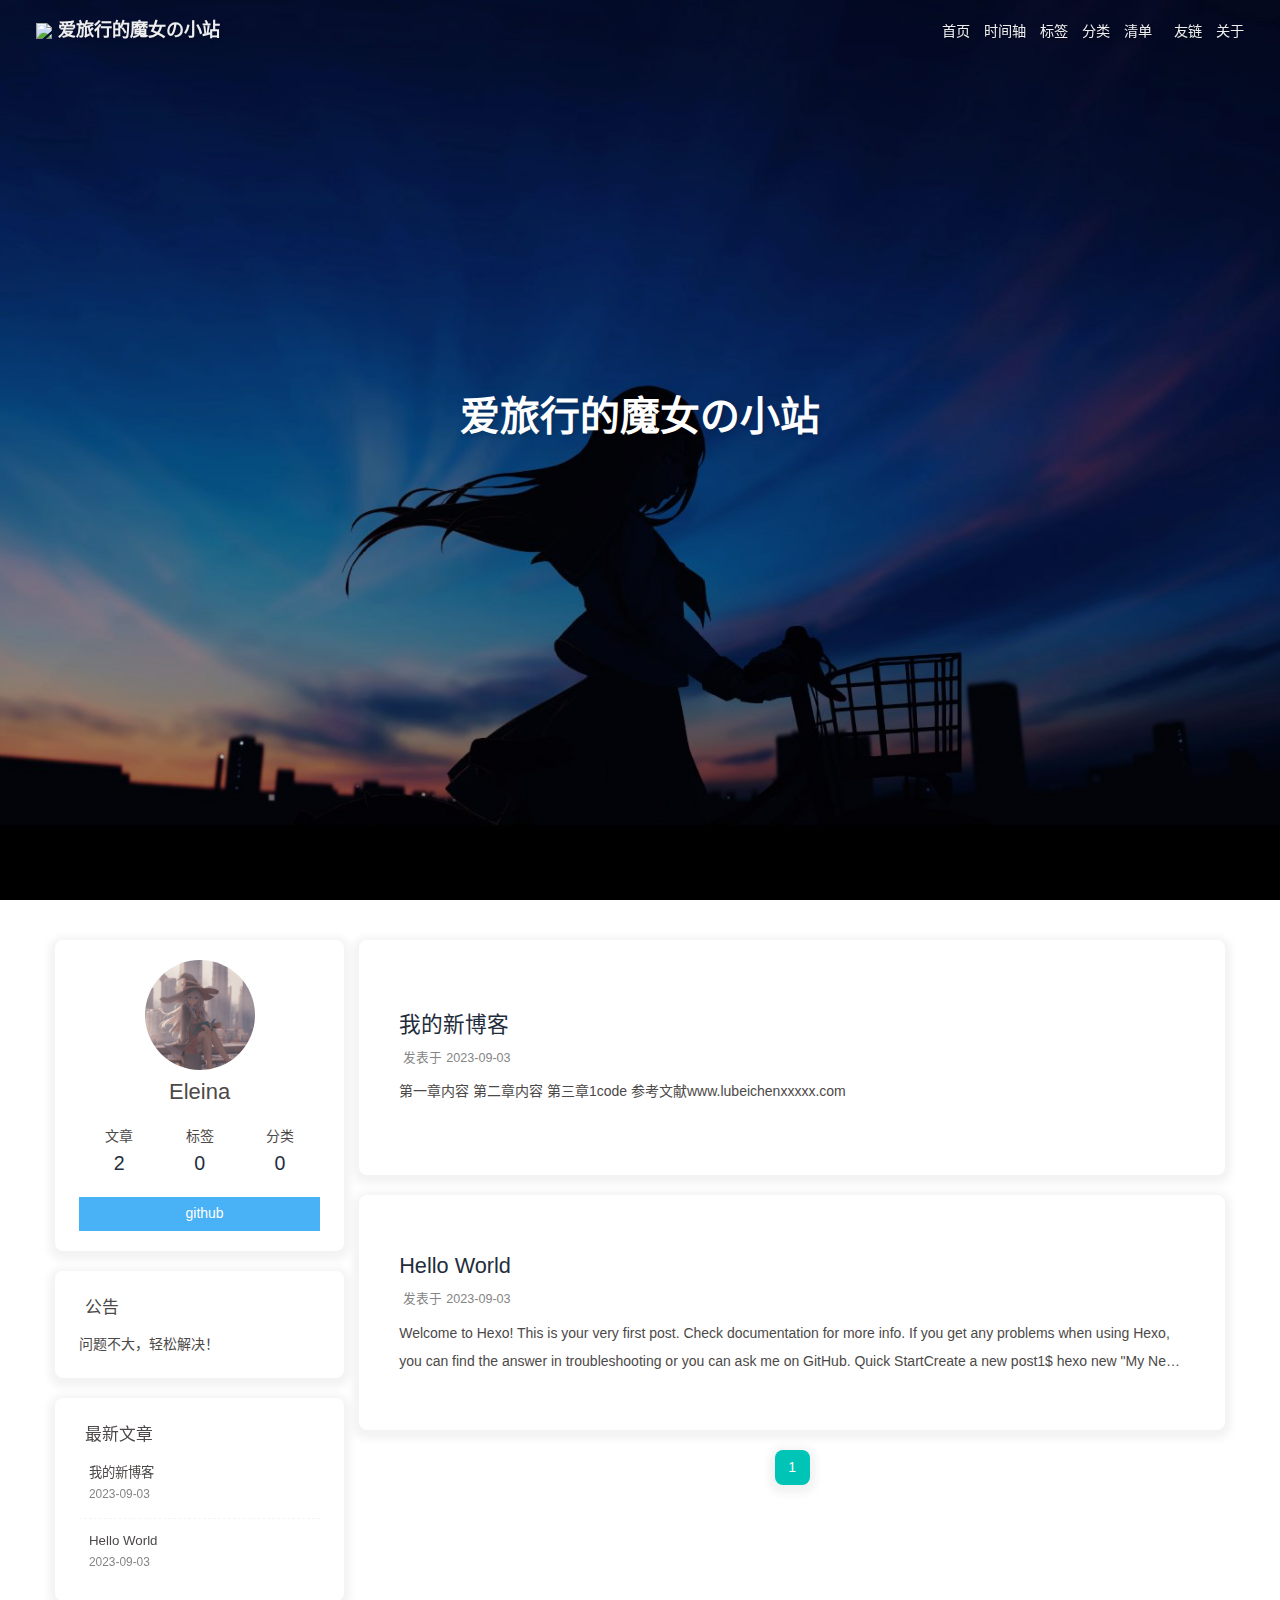
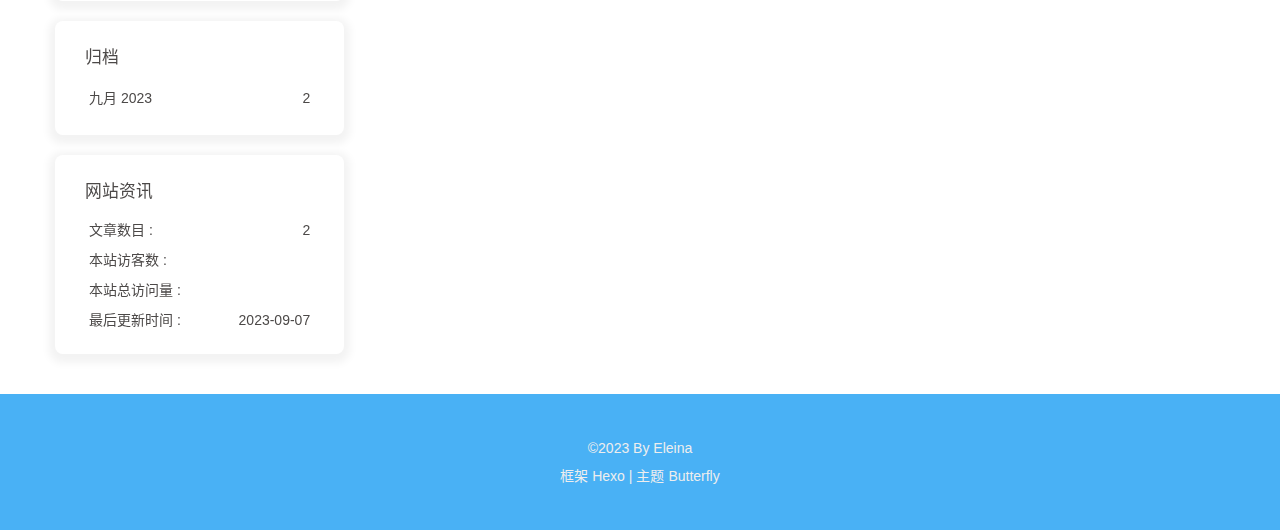
==== commit bdb4fbc7: "Site updated: 2023-09-07 22:42:43" ====
--- a/index.html
+++ b/index.html
@@ -1,13 +1,10 @@
-<!DOCTYPE html><html lang="zh-CN" data-theme="light"><head><meta charset="UTF-8"><meta http-equiv="X-UA-Compatible" content="IE=edge"><meta name="viewport" content="width=device-width, initial-scale=1.0,viewport-fit=cover"><title>ShenLeXue - Never put off till tomorrow what you can do today|</title><meta name="author" content="ShenLeXue"><meta name="copyright" content="ShenLeXue"><meta name="format-detection" content="telephone=no"><meta name="theme-color" content="#ffffff"><meta name="description" content="我是 description">
-<meta property="og:type" content="website">
-<meta property="og:title" content="ShenLeXue">
+<!DOCTYPE html><html lang="zh-CN" data-theme="light"><head><meta charset="UTF-8"><meta http-equiv="X-UA-Compatible" content="IE=edge"><meta name="viewport" content="width=device-width, initial-scale=1.0,viewport-fit=cover"><title>爱旅行的魔女の小站 - Never put off till tomorrow what you can do today|</title><meta name="author" content="Eleina"><meta name="copyright" content="Eleina"><meta name="format-detection" content="telephone=no"><meta name="theme-color" content="#ffffff"><meta property="og:type" content="website">
+<meta property="og:title" content="爱旅行的魔女の小站">
 <meta property="og:url" content="http://example.com/index.html">
-<meta property="og:site_name" content="ShenLeXue">
-<meta property="og:description" content="我是 description">
+<meta property="og:site_name" content="爱旅行的魔女の小站">
 <meta property="og:locale" content="zh_CN">
 <meta property="og:image" content="http://example.com/img/Eleina_Bg.png">
-<meta property="article:author" content="ShenLeXue">
-<meta property="article:tag" content="dddddNever put off till tomorrow what you can do today|">
+<meta property="article:author" content="Eleina">
 <meta name="twitter:card" content="summary">
 <meta name="twitter:image" content="http://example.com/img/Eleina_Bg.png"><link rel="shortcut icon" href="/img/favicon.png"><link rel="canonical" href="http://example.com/index.html"><link rel="preconnect" href="//cdn.jsdelivr.net"/><link rel="preconnect" href="//busuanzi.ibruce.info"/><link rel="stylesheet" href="/css/index.css"><link rel="stylesheet" href="https://cdn.jsdelivr.net/npm/@fortawesome/fontawesome-free/css/all.min.css" media="print" onload="this.media='all'"><link rel="stylesheet" href="https://cdn.jsdelivr.net/npm/@fancyapps/ui/dist/fancybox/fancybox.min.css" media="print" onload="this.media='all'"><script>const GLOBAL_CONFIG = {
   root: '/',
@@ -51,12 +48,12 @@
   },
   autoDarkmode: false
 }</script><script id="config-diff">var GLOBAL_CONFIG_SITE = {
-  title: 'ShenLeXue',
+  title: '爱旅行的魔女の小站',
   isPost: false,
   isHome: true,
   isHighlightShrink: false,
   isToc: false,
-  postUpdate: '2023-09-07 22:40:47'
+  postUpdate: '2023-09-07 22:42:39'
 }</script><noscript><style type="text/css">
   #nav {
     opacity: 1
@@ -160,7 +157,7 @@
       }
     }
     detectApple()
-    })(window)</script><meta name="generator" content="Hexo 6.3.0"></head><body><div id="sidebar"><div id="menu-mask"></div><div id="sidebar-menus"><div class="avatar-img is-center"><img src="/img/Eleina_Bg.png" onerror="onerror=null;src='/img/friend_404.gif'" alt="avatar"/></div><div class="sidebar-site-data site-data is-center"><a href="/archives/"><div class="headline">文章</div><div class="length-num">2</div></a><a href="/tags/"><div class="headline">标签</div><div class="length-num">0</div></a><a href="/categories/"><div class="headline">分类</div><div class="length-num">0</div></a></div><hr class="custom-hr"/><div class="menus_items"><div class="menus_item"><a class="site-page" href="/"><i class="fa-fw fas fa-home"></i><span> 首页</span></a></div><div class="menus_item"><a class="site-page" href="/archives/"><i class="fa-fw fas fa-archive"></i><span> 时间轴</span></a></div><div class="menus_item"><a class="site-page" href="/tags/"><i class="fa-fw fas fa-tags"></i><span> 标签</span></a></div><div class="menus_item"><a class="site-page" href="/categories/"><i class="fa-fw fas fa-folder-open"></i><span> 分类</span></a></div><div class="menus_item"><a class="site-page group" href="javascript:void(0);"><i class="fa-fw fa fa-heartbeat"></i><span> 清单</span><i class="fas fa-chevron-down"></i></a><ul class="menus_item_child"><li><a class="site-page child" href="/music/"><i class="fa-fw fas fa-music"></i><span> 音乐</span></a></li><li><a class="site-page child" href="/Gallery/"><i class="fa-fw fas fa-images"></i><span> 照片</span></a></li><li><a class="site-page child" href="/movies/"><i class="fa-fw fas fa-video"></i><span> 电影</span></a></li></ul></div><div class="menus_item"><a class="site-page" href="/link/"><i class="fa-fw fas fa-link"></i><span> 友链</span></a></div><div class="menus_item"><a class="site-page" href="/about/"><i class="fa-fw fas fa-heart"></i><span> 关于</span></a></div></div></div></div><div class="page" id="body-wrap"><header class="full_page fixed" id="page-header" style="background-image: url('/img/bg2.jpg')"><nav id="nav"><span id="blog-info"><a href="/" title="ShenLeXue"><img class="site-icon" src="https://c3.kemono.party/data/d4/13/d41319d4e47dcc83d887ed191d0e051ad4cefbd0b8d8a44c5d32545e394c39ef.jpg?f=3a5afae7-949e-4a2a-83d8-14f1161d8f5d.jpg#image"/><span class="site-name">ShenLeXue</span></a></span><div id="menus"><div class="menus_items"><div class="menus_item"><a class="site-page" href="/"><i class="fa-fw fas fa-home"></i><span> 首页</span></a></div><div class="menus_item"><a class="site-page" href="/archives/"><i class="fa-fw fas fa-archive"></i><span> 时间轴</span></a></div><div class="menus_item"><a class="site-page" href="/tags/"><i class="fa-fw fas fa-tags"></i><span> 标签</span></a></div><div class="menus_item"><a class="site-page" href="/categories/"><i class="fa-fw fas fa-folder-open"></i><span> 分类</span></a></div><div class="menus_item"><a class="site-page group" href="javascript:void(0);"><i class="fa-fw fa fa-heartbeat"></i><span> 清单</span><i class="fas fa-chevron-down"></i></a><ul class="menus_item_child"><li><a class="site-page child" href="/music/"><i class="fa-fw fas fa-music"></i><span> 音乐</span></a></li><li><a class="site-page child" href="/Gallery/"><i class="fa-fw fas fa-images"></i><span> 照片</span></a></li><li><a class="site-page child" href="/movies/"><i class="fa-fw fas fa-video"></i><span> 电影</span></a></li></ul></div><div class="menus_item"><a class="site-page" href="/link/"><i class="fa-fw fas fa-link"></i><span> 友链</span></a></div><div class="menus_item"><a class="site-page" href="/about/"><i class="fa-fw fas fa-heart"></i><span> 关于</span></a></div></div><div id="toggle-menu"><a class="site-page" href="javascript:void(0);"><i class="fas fa-bars fa-fw"></i></a></div></div></nav><div id="site-info"><h1 id="site-title">ShenLeXue</h1><div id="site-subtitle"><span id="subtitle"></span></div></div><div id="scroll-down"><i class="fas fa-angle-down scroll-down-effects"></i></div></header><main class="layout" id="content-inner"><div class="recent-posts" id="recent-posts"><div class="recent-post-item"><div class="recent-post-info no-cover"><a class="article-title" href="/2023/09/03/%E6%88%91%E7%9A%84%E6%96%B0%E5%8D%9A%E5%AE%A2/" title="我的新博客">我的新博客</a><div class="article-meta-wrap"><span class="post-meta-date"><i class="far fa-calendar-alt"></i><span class="article-meta-label">发表于</span><time datetime="2023-09-03T13:45:04.000Z" title="发表于 2023-09-03 21:45:04">2023-09-03</time></span></div><div class="content">第一章内容
+    })(window)</script><meta name="generator" content="Hexo 6.3.0"></head><body><div id="sidebar"><div id="menu-mask"></div><div id="sidebar-menus"><div class="avatar-img is-center"><img src="/img/Eleina_Bg.png" onerror="onerror=null;src='/img/friend_404.gif'" alt="avatar"/></div><div class="sidebar-site-data site-data is-center"><a href="/archives/"><div class="headline">文章</div><div class="length-num">2</div></a><a href="/tags/"><div class="headline">标签</div><div class="length-num">0</div></a><a href="/categories/"><div class="headline">分类</div><div class="length-num">0</div></a></div><hr class="custom-hr"/><div class="menus_items"><div class="menus_item"><a class="site-page" href="/"><i class="fa-fw fas fa-home"></i><span> 首页</span></a></div><div class="menus_item"><a class="site-page" href="/archives/"><i class="fa-fw fas fa-archive"></i><span> 时间轴</span></a></div><div class="menus_item"><a class="site-page" href="/tags/"><i class="fa-fw fas fa-tags"></i><span> 标签</span></a></div><div class="menus_item"><a class="site-page" href="/categories/"><i class="fa-fw fas fa-folder-open"></i><span> 分类</span></a></div><div class="menus_item"><a class="site-page group" href="javascript:void(0);"><i class="fa-fw fa fa-heartbeat"></i><span> 清单</span><i class="fas fa-chevron-down"></i></a><ul class="menus_item_child"><li><a class="site-page child" href="/music/"><i class="fa-fw fas fa-music"></i><span> 音乐</span></a></li><li><a class="site-page child" href="/Gallery/"><i class="fa-fw fas fa-images"></i><span> 照片</span></a></li><li><a class="site-page child" href="/movies/"><i class="fa-fw fas fa-video"></i><span> 电影</span></a></li></ul></div><div class="menus_item"><a class="site-page" href="/link/"><i class="fa-fw fas fa-link"></i><span> 友链</span></a></div><div class="menus_item"><a class="site-page" href="/about/"><i class="fa-fw fas fa-heart"></i><span> 关于</span></a></div></div></div></div><div class="page" id="body-wrap"><header class="full_page fixed" id="page-header" style="background-image: url('/img/bg2.jpg')"><nav id="nav"><span id="blog-info"><a href="/" title="爱旅行的魔女の小站"><img class="site-icon" src="https://c3.kemono.party/data/d4/13/d41319d4e47dcc83d887ed191d0e051ad4cefbd0b8d8a44c5d32545e394c39ef.jpg?f=3a5afae7-949e-4a2a-83d8-14f1161d8f5d.jpg#image"/><span class="site-name">爱旅行的魔女の小站</span></a></span><div id="menus"><div class="menus_items"><div class="menus_item"><a class="site-page" href="/"><i class="fa-fw fas fa-home"></i><span> 首页</span></a></div><div class="menus_item"><a class="site-page" href="/archives/"><i class="fa-fw fas fa-archive"></i><span> 时间轴</span></a></div><div class="menus_item"><a class="site-page" href="/tags/"><i class="fa-fw fas fa-tags"></i><span> 标签</span></a></div><div class="menus_item"><a class="site-page" href="/categories/"><i class="fa-fw fas fa-folder-open"></i><span> 分类</span></a></div><div class="menus_item"><a class="site-page group" href="javascript:void(0);"><i class="fa-fw fa fa-heartbeat"></i><span> 清单</span><i class="fas fa-chevron-down"></i></a><ul class="menus_item_child"><li><a class="site-page child" href="/music/"><i class="fa-fw fas fa-music"></i><span> 音乐</span></a></li><li><a class="site-page child" href="/Gallery/"><i class="fa-fw fas fa-images"></i><span> 照片</span></a></li><li><a class="site-page child" href="/movies/"><i class="fa-fw fas fa-video"></i><span> 电影</span></a></li></ul></div><div class="menus_item"><a class="site-page" href="/link/"><i class="fa-fw fas fa-link"></i><span> 友链</span></a></div><div class="menus_item"><a class="site-page" href="/about/"><i class="fa-fw fas fa-heart"></i><span> 关于</span></a></div></div><div id="toggle-menu"><a class="site-page" href="javascript:void(0);"><i class="fas fa-bars fa-fw"></i></a></div></div></nav><div id="site-info"><h1 id="site-title">爱旅行的魔女の小站</h1><div id="site-subtitle"><span id="subtitle"></span></div></div><div id="scroll-down"><i class="fas fa-angle-down scroll-down-effects"></i></div></header><main class="layout" id="content-inner"><div class="recent-posts" id="recent-posts"><div class="recent-post-item"><div class="recent-post-info no-cover"><a class="article-title" href="/2023/09/03/%E6%88%91%E7%9A%84%E6%96%B0%E5%8D%9A%E5%AE%A2/" title="我的新博客">我的新博客</a><div class="article-meta-wrap"><span class="post-meta-date"><i class="far fa-calendar-alt"></i><span class="article-meta-label">发表于</span><time datetime="2023-09-03T13:45:04.000Z" title="发表于 2023-09-03 21:45:04">2023-09-03</time></span></div><div class="content">第一章内容
 
 第二章内容
 
@@ -182,7 +179,7 @@
 Deploy to remote sites1$ hexo deploy
 
 More info: Deployment
-</div></div></div><nav id="pagination"><div class="pagination"><span class="page-number current">1</span></div></nav></div><div class="aside-content" id="aside-content"><div class="card-widget card-info"><div class="is-center"><div class="avatar-img"><img src="/img/Eleina_Bg.png" onerror="this.onerror=null;this.src='/img/friend_404.gif'" alt="avatar"/></div><div class="author-info__name">ShenLeXue</div><div class="author-info__description">我是 description</div></div><div class="card-info-data site-data is-center"><a href="/archives/"><div class="headline">文章</div><div class="length-num">2</div></a><a href="/tags/"><div class="headline">标签</div><div class="length-num">0</div></a><a href="/categories/"><div class="headline">分类</div><div class="length-num">0</div></a></div><a id="card-info-btn" target="_blank" rel="noopener" href="https://github.com/shenlexue"><i class="fab fa-github"></i><span>github</span></a></div><div class="card-widget card-announcement"><div class="item-headline"><i class="fas fa-bullhorn fa-shake"></i><span>公告</span></div><div class="announcement_content">问题不大，轻松解决！</div></div><div class="sticky_layout"><div class="card-widget card-recent-post"><div class="item-headline"><i class="fas fa-history"></i><span>最新文章</span></div><div class="aside-list"><div class="aside-list-item no-cover"><div class="content"><a class="title" href="/2023/09/03/%E6%88%91%E7%9A%84%E6%96%B0%E5%8D%9A%E5%AE%A2/" title="我的新博客">我的新博客</a><time datetime="2023-09-03T13:45:04.000Z" title="发表于 2023-09-03 21:45:04">2023-09-03</time></div></div><div class="aside-list-item no-cover"><div class="content"><a class="title" href="/2023/09/03/hello-world/" title="Hello World">Hello World</a><time datetime="2023-09-03T13:43:46.349Z" title="发表于 2023-09-03 21:43:46">2023-09-03</time></div></div></div></div><div class="card-widget card-archives"><div class="item-headline"><i class="fas fa-archive"></i><span>归档</span></div><ul class="card-archive-list"><li class="card-archive-list-item"><a class="card-archive-list-link" href="/archives/2023/09/"><span class="card-archive-list-date">九月 2023</span><span class="card-archive-list-count">2</span></a></li></ul></div><div class="card-widget card-webinfo"><div class="item-headline"><i class="fas fa-chart-line"></i><span>网站资讯</span></div><div class="webinfo"><div class="webinfo-item"><div class="item-name">文章数目 :</div><div class="item-count">2</div></div><div class="webinfo-item"><div class="item-name">本站访客数 :</div><div class="item-count" id="busuanzi_value_site_uv"><i class="fa-solid fa-spinner fa-spin"></i></div></div><div class="webinfo-item"><div class="item-name">本站总访问量 :</div><div class="item-count" id="busuanzi_value_site_pv"><i class="fa-solid fa-spinner fa-spin"></i></div></div><div class="webinfo-item"><div class="item-name">最后更新时间 :</div><div class="item-count" id="last-push-date" data-lastPushDate="2023-09-07T14:40:46.994Z"><i class="fa-solid fa-spinner fa-spin"></i></div></div></div></div></div></div></main><footer id="footer"><div id="footer-wrap"><div class="copyright">&copy;2023 By ShenLeXue</div><div class="framework-info"><span>框架 </span><a target="_blank" rel="noopener" href="https://hexo.io">Hexo</a><span class="footer-separator">|</span><span>主题 </span><a target="_blank" rel="noopener" href="https://github.com/jerryc127/hexo-theme-butterfly">Butterfly</a></div></div></footer></div><div id="rightside"><div id="rightside-config-hide"><button id="darkmode" type="button" title="浅色和深色模式转换"><i class="fas fa-adjust"></i></button><button id="hide-aside-btn" type="button" title="单栏和双栏切换"><i class="fas fa-arrows-alt-h"></i></button></div><div id="rightside-config-show"><button id="rightside_config" type="button" title="设置"><i class="fas fa-cog fa-spin"></i></button><button id="go-up" type="button" title="回到顶部"><span class="scroll-percent"></span><i class="fas fa-arrow-up"></i></button></div></div><div><script src="/js/utils.js"></script><script src="/js/main.js"></script><script src="https://cdn.jsdelivr.net/npm/@fancyapps/ui/dist/fancybox/fancybox.umd.min.js"></script><div class="js-pjax"><script>window.typedJSFn = {
+</div></div></div><nav id="pagination"><div class="pagination"><span class="page-number current">1</span></div></nav></div><div class="aside-content" id="aside-content"><div class="card-widget card-info"><div class="is-center"><div class="avatar-img"><img src="/img/Eleina_Bg.png" onerror="this.onerror=null;this.src='/img/friend_404.gif'" alt="avatar"/></div><div class="author-info__name">Eleina</div><div class="author-info__description"></div></div><div class="card-info-data site-data is-center"><a href="/archives/"><div class="headline">文章</div><div class="length-num">2</div></a><a href="/tags/"><div class="headline">标签</div><div class="length-num">0</div></a><a href="/categories/"><div class="headline">分类</div><div class="length-num">0</div></a></div><a id="card-info-btn" target="_blank" rel="noopener" href="https://github.com/shenlexue"><i class="fab fa-github"></i><span>github</span></a></div><div class="card-widget card-announcement"><div class="item-headline"><i class="fas fa-bullhorn fa-shake"></i><span>公告</span></div><div class="announcement_content">问题不大，轻松解决！</div></div><div class="sticky_layout"><div class="card-widget card-recent-post"><div class="item-headline"><i class="fas fa-history"></i><span>最新文章</span></div><div class="aside-list"><div class="aside-list-item no-cover"><div class="content"><a class="title" href="/2023/09/03/%E6%88%91%E7%9A%84%E6%96%B0%E5%8D%9A%E5%AE%A2/" title="我的新博客">我的新博客</a><time datetime="2023-09-03T13:45:04.000Z" title="发表于 2023-09-03 21:45:04">2023-09-03</time></div></div><div class="aside-list-item no-cover"><div class="content"><a class="title" href="/2023/09/03/hello-world/" title="Hello World">Hello World</a><time datetime="2023-09-03T13:43:46.349Z" title="发表于 2023-09-03 21:43:46">2023-09-03</time></div></div></div></div><div class="card-widget card-archives"><div class="item-headline"><i class="fas fa-archive"></i><span>归档</span></div><ul class="card-archive-list"><li class="card-archive-list-item"><a class="card-archive-list-link" href="/archives/2023/09/"><span class="card-archive-list-date">九月 2023</span><span class="card-archive-list-count">2</span></a></li></ul></div><div class="card-widget card-webinfo"><div class="item-headline"><i class="fas fa-chart-line"></i><span>网站资讯</span></div><div class="webinfo"><div class="webinfo-item"><div class="item-name">文章数目 :</div><div class="item-count">2</div></div><div class="webinfo-item"><div class="item-name">本站访客数 :</div><div class="item-count" id="busuanzi_value_site_uv"><i class="fa-solid fa-spinner fa-spin"></i></div></div><div class="webinfo-item"><div class="item-name">本站总访问量 :</div><div class="item-count" id="busuanzi_value_site_pv"><i class="fa-solid fa-spinner fa-spin"></i></div></div><div class="webinfo-item"><div class="item-name">最后更新时间 :</div><div class="item-count" id="last-push-date" data-lastPushDate="2023-09-07T14:42:39.541Z"><i class="fa-solid fa-spinner fa-spin"></i></div></div></div></div></div></div></main><footer id="footer"><div id="footer-wrap"><div class="copyright">&copy;2023 By Eleina</div><div class="framework-info"><span>框架 </span><a target="_blank" rel="noopener" href="https://hexo.io">Hexo</a><span class="footer-separator">|</span><span>主题 </span><a target="_blank" rel="noopener" href="https://github.com/jerryc127/hexo-theme-butterfly">Butterfly</a></div></div></footer></div><div id="rightside"><div id="rightside-config-hide"><button id="darkmode" type="button" title="浅色和深色模式转换"><i class="fas fa-adjust"></i></button><button id="hide-aside-btn" type="button" title="单栏和双栏切换"><i class="fas fa-arrows-alt-h"></i></button></div><div id="rightside-config-show"><button id="rightside_config" type="button" title="设置"><i class="fas fa-cog fa-spin"></i></button><button id="go-up" type="button" title="回到顶部"><span class="scroll-percent"></span><i class="fas fa-arrow-up"></i></button></div></div><div><script src="/js/utils.js"></script><script src="/js/main.js"></script><script src="https://cdn.jsdelivr.net/npm/@fancyapps/ui/dist/fancybox/fancybox.umd.min.js"></script><div class="js-pjax"><script>window.typedJSFn = {
   init: (str) => {
     window.typed = new Typed('#subtitle', Object.assign({
       strings: str,
